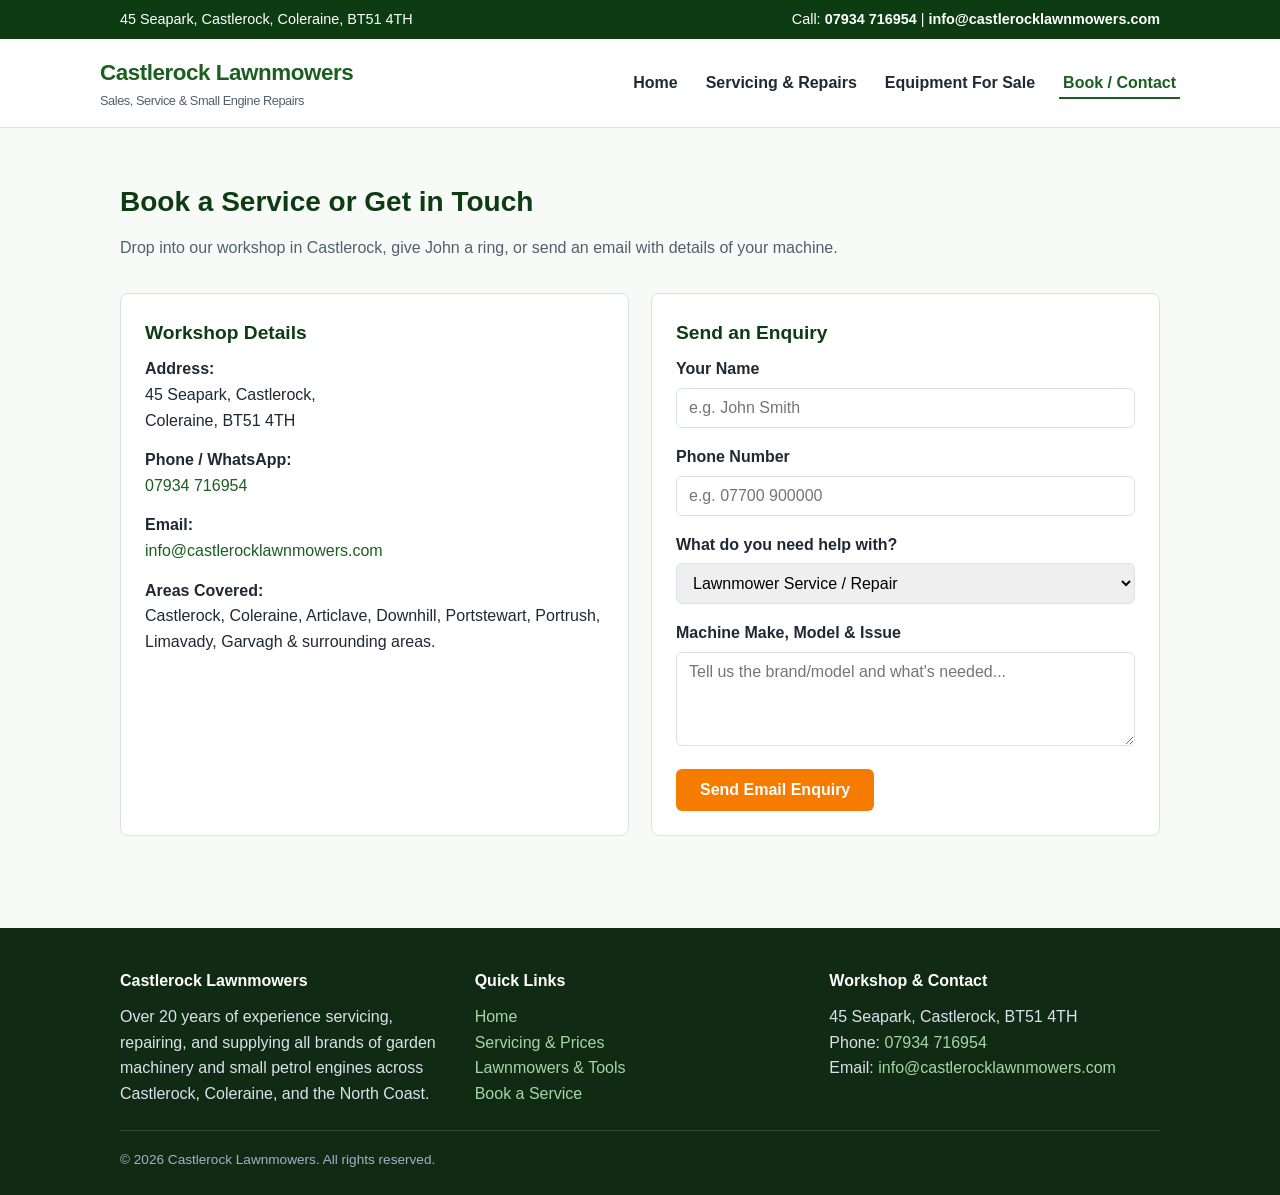
==== contact.html @ 0f471cc8 "Add files via upload" ====
<!DOCTYPE html>
<html lang="en">
<head>
  <meta charset="UTF-8">
  <meta name="viewport" content="width=device-width, initial-scale=1.0">
  <title>Book a Service or Contact Us | Castlerock Lawnmowers</title>
  <meta name="description" content="Contact Castlerock Lawnmowers at 45 Seapark, Castlerock, BT51 4TH or call 07934 716954 to book a repair or enquire about equipment.">
  <link rel="stylesheet" href="styles.css">
</head>
<body>
  <div class="top-bar">
    <div class="container">
      <span>45 Seapark, Castlerock, Coleraine, BT51 4TH</span>
      <span>Call: <a href="tel:07934716954">07934 716954</a> | <a href="mailto:info@castlerocklawnmowers.com">info@castlerocklawnmowers.com</a></span>
    </div>
  </div>

  <header>
    <div class="container nav-wrap">
      <a href="index.html" class="brand">
        Castlerock Lawnmowers
        <span>Sales, Service &amp; Small Engine Repairs</span>
      </a>
      <nav>
        <ul>
          <li><a href="index.html">Home</a></li>
          <li><a href="services.html">Servicing &amp; Repairs</a></li>
          <li><a href="shop.html">Equipment For Sale</a></li>
          <li><a href="contact.html" class="active">Book / Contact</a></li>
        </ul>
      </nav>
    </div>
  </header>

  <main>
    <section>
      <div class="container">
        <h1 class="section-title">Book a Service or Get in Touch</h1>
        <p class="section-subtitle">Drop into our workshop in Castlerock, give John a ring, or send an email with details of your machine.</p>

        <div class="grid">
          <div class="card">
            <h3>Workshop Details</h3>
            <p><strong>Address:</strong><br>45 Seapark, Castlerock,<br>Coleraine, BT51 4TH</p>
            <p style="margin-top:14px;"><strong>Phone / WhatsApp:</strong><br><a href="tel:07934716954">07934 716954</a></p>
            <p style="margin-top:14px;"><strong>Email:</strong><br><a href="mailto:info@castlerocklawnmowers.com">info@castlerocklawnmowers.com</a></p>
            <p style="margin-top:14px;"><strong>Areas Covered:</strong><br>Castlerock, Coleraine, Articlave, Downhill, Portstewart, Portrush, Limavady, Garvagh &amp; surrounding areas.</p>
          </div>

          <div class="card">
            <h3>Send an Enquiry</h3>
            <form action="mailto:info@castlerocklawnmowers.com" method="post" enctype="text/plain">
              <div class="form-group">
                <label for="name">Your Name</label>
                <input type="text" id="name" name="Name" required placeholder="e.g. John Smith">
              </div>
              <div class="form-group">
                <label for="phone">Phone Number</label>
                <input type="tel" id="phone" name="Phone" required placeholder="e.g. 07700 900000">
              </div>
              <div class="form-group">
                <label for="service">What do you need help with?</label>
                <select id="service" name="Service">
                  <option value="Lawnmower Service / Repair">Lawnmower Service / Repair</option>
                  <option value="Chainsaw / Hedge Trimmer / Strimmer">Chainsaw / Hedge Trimmer / Strimmer</option>
                  <option value="Ride-On Mower Service">Ride-On Mower Service</option>
                  <option value="New or Used Equipment Enquiry">New or Used Equipment Enquiry</option>
                  <option value="Other Small Engine Repair">Other Small Engine Repair</option>
                </select>
              </div>
              <div class="form-group">
                <label for="details">Machine Make, Model &amp; Issue</label>
                <textarea id="details" name="Details" rows="4" placeholder="Tell us the brand/model and what's needed..."></textarea>
              </div>
              <button type="submit" class="btn btn-primary">Send Email Enquiry</button>
            </form>
          </div>
        </div>
      </div>
    </section>
  </main>

  <footer>
    <div class="container">
      <div class="footer-grid">
        <div>
          <h4>Castlerock Lawnmowers</h4>
          <p>Over 20 years of experience servicing, repairing, and supplying all brands of garden machinery and small petrol engines across Castlerock, Coleraine, and the North Coast.</p>
        </div>
        <div>
          <h4>Quick Links</h4>
          <p><a href="index.html">Home</a></p>
          <p><a href="services.html">Servicing &amp; Prices</a></p>
          <p><a href="shop.html">Lawnmowers &amp; Tools</a></p>
          <p><a href="contact.html">Book a Service</a></p>
        </div>
        <div>
          <h4>Workshop &amp; Contact</h4>
          <p>45 Seapark, Castlerock, BT51 4TH</p>
          <p>Phone: <a href="tel:07934716954">07934 716954</a></p>
          <p>Email: <a href="mailto:info@castlerocklawnmowers.com">info@castlerocklawnmowers.com</a></p>
        </div>
      </div>
      <div class="copyright">
        &copy; 2026 Castlerock Lawnmowers. All rights reserved.
      </div>
    </div>
  </footer>
</body>
</html>
---- styles.css ----
/* Castlerock Lawnmowers - Clean Static Site Styles */
:root {
  --primary: #1b5e20;
  --primary-dark: #0d3b12;
  --accent: #f57c00;
  --bg: #f8faf8;
  --surface: #ffffff;
  --text: #1f2933;
  --muted: #52606d;
  --border: #d9e2ec;
}

* {
  box-sizing: border-box;
  margin: 0;
  padding: 0;
}

body {
  font-family: -apple-system, BlinkMacSystemFont, "Segoe UI", Roboto, Helvetica, Arial, sans-serif;
  line-height: 1.6;
  color: var(--text);
  background-color: var(--bg);
}

a {
  color: var(--primary);
  text-decoration: none;
}

a:hover {
  text-decoration: underline;
}

.container {
  max-width: 1080px;
  margin: 0 auto;
  padding: 0 20px;
}

/* Top Bar & Header */
.top-bar {
  background: var(--primary-dark);
  color: #ffffff;
  font-size: 0.9rem;
  padding: 8px 0;
}

.top-bar .container {
  display: flex;
  flex-wrap: wrap;
  justify-content: space-between;
  gap: 10px;
}

.top-bar a {
  color: #ffffff;
  font-weight: 600;
}

header {
  background: var(--surface);
  border-bottom: 1px solid var(--border);
  position: sticky;
  top: 0;
  z-index: 100;
}

.nav-wrap {
  display: flex;
  flex-wrap: wrap;
  align-items: center;
  justify-content: space-between;
  padding: 16px 0;
  gap: 16px;
}

.brand {
  font-size: 1.4rem;
  font-weight: 800;
  color: var(--primary);
  letter-spacing: -0.02em;
}

.brand span {
  display: block;
  font-size: 0.8rem;
  font-weight: 500;
  color: var(--muted);
}

nav ul {
  list-style: none;
  display: flex;
  flex-wrap: wrap;
  gap: 20px;
}

nav a {
  font-weight: 600;
  color: var(--text);
  padding: 6px 4px;
}

nav a.active,
nav a:hover {
  color: var(--primary);
  border-bottom: 2px solid var(--primary);
  text-decoration: none;
}

/* Hero Section */
.hero {
  background: linear-gradient(135deg, var(--primary-dark), var(--primary));
  color: #ffffff;
  padding: 64px 0;
}

.hero h1 {
  font-size: 2.3rem;
  line-height: 1.2;
  margin-bottom: 16px;
}

.hero p {
  font-size: 1.15rem;
  max-width: 680px;
  margin-bottom: 28px;
  color: #e8f5e9;
}

.btn-group {
  display: flex;
  flex-wrap: wrap;
  gap: 14px;
}

.btn {
  display: inline-block;
  padding: 12px 24px;
  border-radius: 6px;
  font-weight: 700;
  text-decoration: none !important;
  cursor: pointer;
  border: none;
  font-size: 1rem;
}

.btn-primary {
  background: var(--accent);
  color: #ffffff;
}

.btn-primary:hover {
  background: #e65100;
}

.btn-outline {
  background: transparent;
  color: #ffffff;
  border: 2px solid #ffffff;
}

.btn-outline:hover {
  background: rgba(255, 255, 255, 0.12);
}

/* Sections & Cards */
section {
  padding: 52px 0;
}

.section-title {
  font-size: 1.75rem;
  color: var(--primary-dark);
  margin-bottom: 10px;
}

.section-subtitle {
  color: var(--muted);
  margin-bottom: 32px;
  max-width: 720px;
}

.grid {
  display: grid;
  grid-template-columns: repeat(auto-fit, minmax(260px, 1fr));
  gap: 22px;
}

.card {
  background: var(--surface);
  border: 1px solid var(--border);
  border-radius: 8px;
  padding: 24px;
}

.card h3 {
  color: var(--primary-dark);
  margin-bottom: 8px;
  font-size: 1.2rem;
}

.price-tag {
  display: inline-block;
  background: #e8f5e9;
  color: var(--primary-dark);
  font-weight: 700;
  padding: 4px 10px;
  border-radius: 4px;
  margin-bottom: 12px;
  font-size: 0.95rem;
}

/* Pricing Table */
table {
  width: 100%;
  border-collapse: collapse;
  background: var(--surface);
  border: 1px solid var(--border);
  border-radius: 8px;
  overflow: hidden;
}

th, td {
  padding: 14px 18px;
  text-align: left;
  border-bottom: 1px solid var(--border);
}

th {
  background: var(--primary);
  color: #ffffff;
  font-weight: 700;
}

tr:last-child td {
  border-bottom: none;
}

/* Contact Form */
.form-group {
  margin-bottom: 16px;
}

label {
  display: block;
  font-weight: 600;
  margin-bottom: 6px;
}

input, select, textarea {
  width: 100%;
  padding: 10px 12px;
  border: 1px solid var(--border);
  border-radius: 6px;
  font-size: 1rem;
  font-family: inherit;
}

/* Footer */
footer {
  background: #102a13;
  color: #d9e2ec;
  padding: 40px 0 24px;
  margin-top: 40px;
}

.footer-grid {
  display: grid;
  grid-template-columns: repeat(auto-fit, minmax(220px, 1fr));
  gap: 24px;
  margin-bottom: 24px;
}

footer h4 {
  color: #ffffff;
  margin-bottom: 10px;
}

footer a {
  color: #a5d6a7;
}

.copyright {
  border-top: 1px solid rgba(255, 255, 255, 0.15);
  padding-top: 18px;
  font-size: 0.85rem;
  color: #9fb3c8;
}
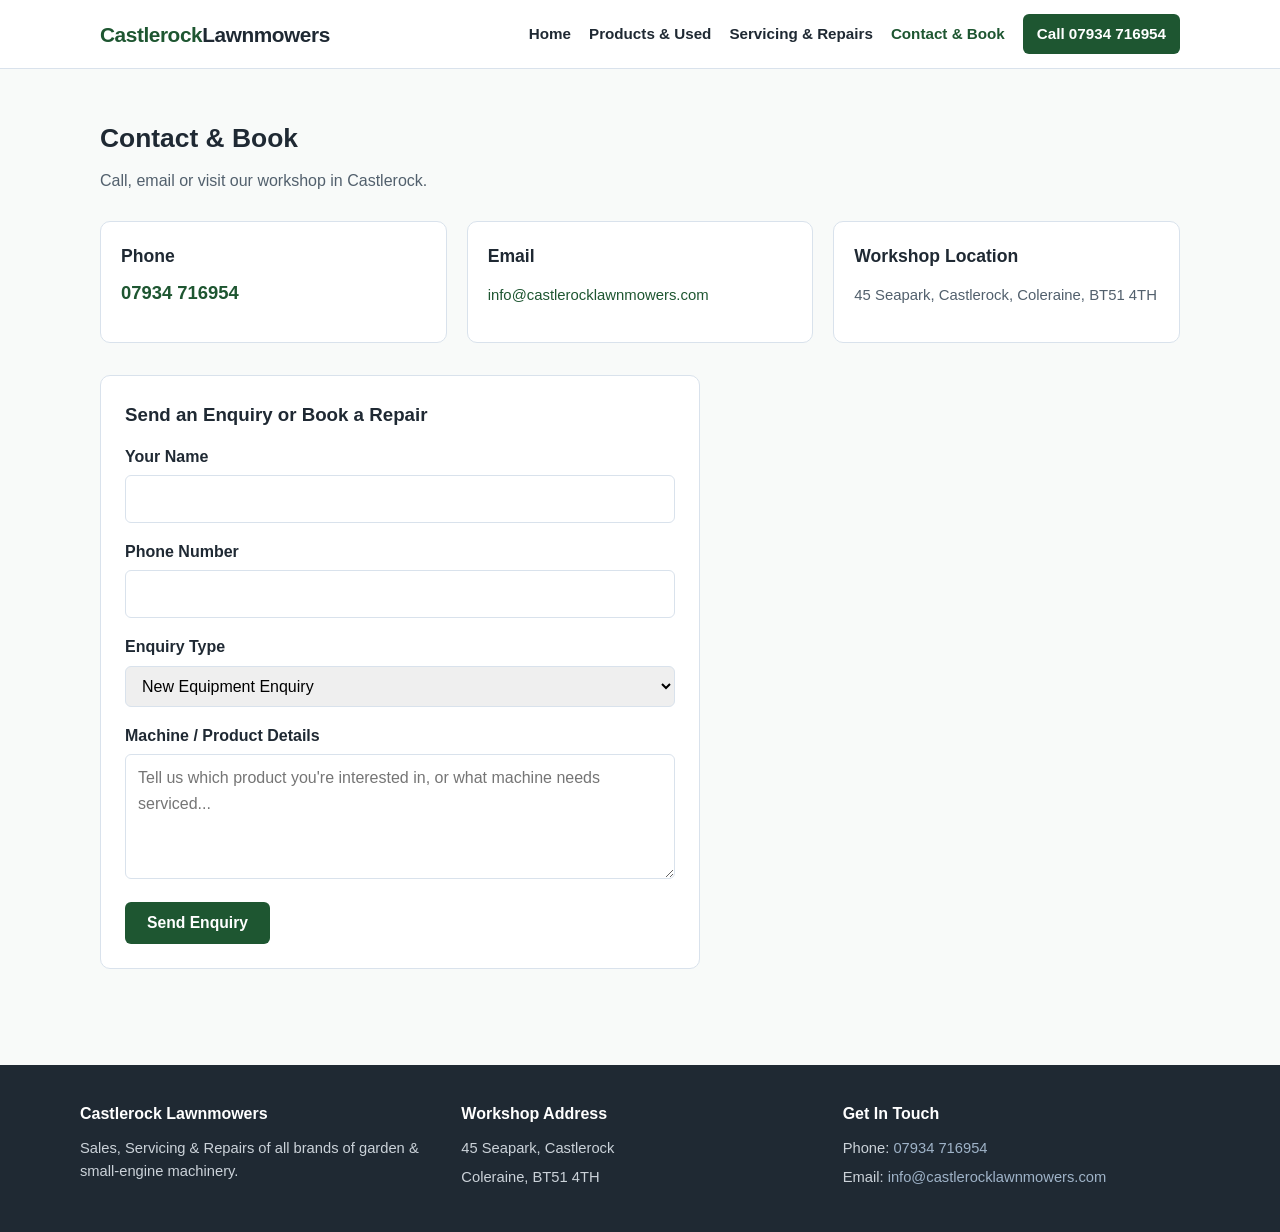
==== commit 41844fd3: "Add files via upload" ====
--- a/contact.html
+++ b/contact.html
@@ -3,106 +3,87 @@
 <head>
   <meta charset="UTF-8">
   <meta name="viewport" content="width=device-width, initial-scale=1.0">
-  <title>Book a Service or Contact Us | Castlerock Lawnmowers</title>
-  <meta name="description" content="Contact Castlerock Lawnmowers at 45 Seapark, Castlerock, BT51 4TH or call 07934 716954 to book a repair or enquire about equipment.">
+  <title>Contact & Book | Castlerock Lawnmowers</title>
   <link rel="stylesheet" href="styles.css">
 </head>
 <body>
-  <div class="top-bar">
-    <div class="container">
-      <span>45 Seapark, Castlerock, Coleraine, BT51 4TH</span>
-      <span>Call: <a href="tel:07934716954">07934 716954</a> | <a href="mailto:info@castlerocklawnmowers.com">info@castlerocklawnmowers.com</a></span>
-    </div>
-  </div>
-
   <header>
-    <div class="container nav-wrap">
-      <a href="index.html" class="brand">
-        Castlerock Lawnmowers
-        <span>Sales, Service &amp; Small Engine Repairs</span>
-      </a>
+    <div class="nav-wrap">
+      <a href="index.html" class="brand">Castlerock<span>Lawnmowers</span></a>
       <nav>
-        <ul>
-          <li><a href="index.html">Home</a></li>
-          <li><a href="services.html">Servicing &amp; Repairs</a></li>
-          <li><a href="shop.html">Equipment For Sale</a></li>
-          <li><a href="contact.html" class="active">Book / Contact</a></li>
-        </ul>
+        <a href="index.html" class="">Home</a>
+<a href="shop.html" class="">Products & Used</a>
+<a href="services.html" class="">Servicing & Repairs</a>
+<a href="contact.html" class="active">Contact & Book</a>
+        <a href="tel:07934716954" class="nav-cta">Call 07934 716954</a>
       </nav>
     </div>
   </header>
-
-  <main>
-    <section>
-      <div class="container">
-        <h1 class="section-title">Book a Service or Get in Touch</h1>
-        <p class="section-subtitle">Drop into our workshop in Castlerock, give John a ring, or send an email with details of your machine.</p>
-
-        <div class="grid">
-          <div class="card">
-            <h3>Workshop Details</h3>
-            <p><strong>Address:</strong><br>45 Seapark, Castlerock,<br>Coleraine, BT51 4TH</p>
-            <p style="margin-top:14px;"><strong>Phone / WhatsApp:</strong><br><a href="tel:07934716954">07934 716954</a></p>
-            <p style="margin-top:14px;"><strong>Email:</strong><br><a href="mailto:info@castlerocklawnmowers.com">info@castlerocklawnmowers.com</a></p>
-            <p style="margin-top:14px;"><strong>Areas Covered:</strong><br>Castlerock, Coleraine, Articlave, Downhill, Portstewart, Portrush, Limavady, Garvagh &amp; surrounding areas.</p>
-          </div>
-
-          <div class="card">
-            <h3>Send an Enquiry</h3>
-            <form action="mailto:info@castlerocklawnmowers.com" method="post" enctype="text/plain">
-              <div class="form-group">
-                <label for="name">Your Name</label>
-                <input type="text" id="name" name="Name" required placeholder="e.g. John Smith">
-              </div>
-              <div class="form-group">
-                <label for="phone">Phone Number</label>
-                <input type="tel" id="phone" name="Phone" required placeholder="e.g. 07700 900000">
-              </div>
-              <div class="form-group">
-                <label for="service">What do you need help with?</label>
-                <select id="service" name="Service">
-                  <option value="Lawnmower Service / Repair">Lawnmower Service / Repair</option>
-                  <option value="Chainsaw / Hedge Trimmer / Strimmer">Chainsaw / Hedge Trimmer / Strimmer</option>
-                  <option value="Ride-On Mower Service">Ride-On Mower Service</option>
-                  <option value="New or Used Equipment Enquiry">New or Used Equipment Enquiry</option>
-                  <option value="Other Small Engine Repair">Other Small Engine Repair</option>
-                </select>
-              </div>
-              <div class="form-group">
-                <label for="details">Machine Make, Model &amp; Issue</label>
-                <textarea id="details" name="Details" rows="4" placeholder="Tell us the brand/model and what's needed..."></textarea>
-              </div>
-              <button type="submit" class="btn btn-primary">Send Email Enquiry</button>
-            </form>
-          </div>
+  
+  <section>
+    <div class="container">
+      <h1 class="section-title">Contact &amp; Book</h1>
+      <p class="section-sub">Call, email or visit our workshop in Castlerock.</p>
+      <div class="grid-3" style="margin-bottom: 32px;">
+        <div class="card">
+          <h3>Phone</h3>
+          <p><a href="tel:07934716954" style="font-size:1.15rem; font-weight:700;">07934 716954</a></p>
+        </div>
+        <div class="card">
+          <h3>Email</h3>
+          <p><a href="mailto:info@castlerocklawnmowers.com">info@castlerocklawnmowers.com</a></p>
+        </div>
+        <div class="card">
+          <h3>Workshop Location</h3>
+          <p>45 Seapark, Castlerock, Coleraine, BT51 4TH</p>
         </div>
       </div>
-    </section>
-  </main>
+
+      <div class="form-box">
+        <h3 style="margin-bottom: 14px;">Send an Enquiry or Book a Repair</h3>
+        <form action="mailto:info@castlerocklawnmowers.com" method="post" enctype="text/plain">
+          <div class="form-group">
+            <label for="name">Your Name</label>
+            <input type="text" id="name" name="Name" required>
+          </div>
+          <div class="form-group">
+            <label for="phone">Phone Number</label>
+            <input type="tel" id="phone" name="Phone" required>
+          </div>
+          <div class="form-group">
+            <label for="enquiry">Enquiry Type</label>
+            <select id="enquiry" name="Enquiry">
+              <option value="New Equipment">New Equipment Enquiry</option>
+              <option value="Used Equipment">Used Equipment Enquiry</option>
+              <option value="Service / Repair">Book a Service or Repair</option>
+              <option value="Parts / Other">Parts or Other Question</option>
+            </select>
+          </div>
+          <div class="form-group">
+            <label for="message">Machine / Product Details</label>
+            <textarea id="message" name="Message" rows="4" placeholder="Tell us which product you're interested in, or what machine needs serviced..."></textarea>
+          </div>
+          <button type="submit" class="btn btn-green">Send Enquiry</button>
+        </form>
+      </div>
+    </div>
+  </section>
 
   <footer>
-    <div class="container">
-      <div class="footer-grid">
-        <div>
-          <h4>Castlerock Lawnmowers</h4>
-          <p>Over 20 years of experience servicing, repairing, and supplying all brands of garden machinery and small petrol engines across Castlerock, Coleraine, and the North Coast.</p>
-        </div>
-        <div>
-          <h4>Quick Links</h4>
-          <p><a href="index.html">Home</a></p>
-          <p><a href="services.html">Servicing &amp; Prices</a></p>
-          <p><a href="shop.html">Lawnmowers &amp; Tools</a></p>
-          <p><a href="contact.html">Book a Service</a></p>
-        </div>
-        <div>
-          <h4>Workshop &amp; Contact</h4>
-          <p>45 Seapark, Castlerock, BT51 4TH</p>
-          <p>Phone: <a href="tel:07934716954">07934 716954</a></p>
-          <p>Email: <a href="mailto:info@castlerocklawnmowers.com">info@castlerocklawnmowers.com</a></p>
-        </div>
+    <div class="footer-grid">
+      <div>
+        <h4>Castlerock Lawnmowers</h4>
+        <p>Sales, Servicing &amp; Repairs of all brands of garden &amp; small-engine machinery.</p>
       </div>
-      <div class="copyright">
-        &copy; 2026 Castlerock Lawnmowers. All rights reserved.
+      <div>
+        <h4>Workshop Address</h4>
+        <p>45 Seapark, Castlerock</p>
+        <p>Coleraine, BT51 4TH</p>
+      </div>
+      <div>
+        <h4>Get In Touch</h4>
+        <p>Phone: <a href="tel:07934716954">07934 716954</a></p>
+        <p>Email: <a href="mailto:info@castlerocklawnmowers.com">info@castlerocklawnmowers.com</a></p>
       </div>
     </div>
   </footer>
--- a/styles.css
+++ b/styles.css
@@ -1,290 +1,197 @@
-/* Castlerock Lawnmowers - Clean Static Site Styles */
+/* Castlerock Lawnmowers - Clean Static Stylesheet */
 :root {
-  --primary: #1b5e20;
-  --primary-dark: #0d3b12;
-  --accent: #f57c00;
-  --bg: #f8faf8;
-  --surface: #ffffff;
-  --text: #1f2933;
+  --green: #1e5631;
+  --green-dark: #143d22;
+  --green-light: #e8f3ec;
+  --slate: #1f2933;
   --muted: #52606d;
+  --bg: #f8faf9;
+  --white: #ffffff;
   --border: #d9e2ec;
 }
 
-* {
-  box-sizing: border-box;
-  margin: 0;
-  padding: 0;
-}
+* { box-sizing: border-box; margin: 0; padding: 0; }
 
 body {
   font-family: -apple-system, BlinkMacSystemFont, "Segoe UI", Roboto, Helvetica, Arial, sans-serif;
+  color: var(--slate);
+  background: var(--bg);
   line-height: 1.6;
-  color: var(--text);
-  background-color: var(--bg);
 }
 
-a {
-  color: var(--primary);
-  text-decoration: none;
-}
+a { color: var(--green); text-decoration: none; }
+a:hover { text-decoration: underline; }
 
-a:hover {
-  text-decoration: underline;
-}
+.container { max-width: 1120px; margin: 0 auto; padding: 0 20px; }
 
-.container {
-  max-width: 1080px;
-  margin: 0 auto;
-  padding: 0 20px;
-}
-
-/* Top Bar & Header */
-.top-bar {
-  background: var(--primary-dark);
-  color: #ffffff;
-  font-size: 0.9rem;
-  padding: 8px 0;
-}
-
-.top-bar .container {
-  display: flex;
-  flex-wrap: wrap;
-  justify-content: space-between;
-  gap: 10px;
-}
-
-.top-bar a {
-  color: #ffffff;
-  font-weight: 600;
-}
-
+/* Header & Nav */
 header {
-  background: var(--surface);
+  background: var(--white);
   border-bottom: 1px solid var(--border);
   position: sticky;
   top: 0;
   z-index: 100;
 }
-
 .nav-wrap {
   display: flex;
   flex-wrap: wrap;
+  justify-content: space-between;
   align-items: center;
-  justify-content: space-between;
-  padding: 16px 0;
+  padding: 14px 20px;
+  max-width: 1120px;
+  margin: 0 auto;
+  gap: 12px;
+}
+.brand {
+  font-size: 1.3rem;
+  font-weight: 800;
+  color: var(--green);
+  letter-spacing: -0.02em;
+}
+.brand span { color: var(--slate); font-weight: 600; }
+nav { display: flex; flex-wrap: wrap; gap: 18px; align-items: center; }
+nav a { color: var(--slate); font-weight: 600; font-size: 0.95rem; }
+nav a:hover, nav a.active { color: var(--green); text-decoration: none; }
+.nav-cta {
+  background: var(--green);
+  color: var(--white) !important;
+  padding: 8px 14px;
+  border-radius: 6px;
+}
+.nav-cta:hover { background: var(--green-dark); }
+
+/* Hero */
+.hero {
+  background: linear-gradient(135deg, var(--green-dark), var(--green));
+  color: var(--white);
+  padding: 56px 20px;
+  text-align: center;
+}
+.hero h1 { font-size: 2.2rem; margin-bottom: 12px; line-height: 1.2; }
+.hero p { max-width: 680px; margin: 0 auto 24px; font-size: 1.08rem; opacity: 0.95; }
+.hero-btns { display: flex; flex-wrap: wrap; justify-content: center; gap: 12px; }
+
+.btn {
+  display: inline-block;
+  padding: 12px 22px;
+  border-radius: 6px;
+  font-weight: 700;
+  font-size: 0.98rem;
+  cursor: pointer;
+  border: none;
+}
+.btn-primary { background: var(--white); color: var(--green-dark); }
+.btn-primary:hover { background: var(--green-light); text-decoration: none; }
+.btn-outline { background: transparent; color: var(--white); border: 2px solid var(--white); }
+.btn-outline:hover { background: rgba(255,255,255,0.12); text-decoration: none; }
+.btn-green { background: var(--green); color: var(--white); }
+.btn-green:hover { background: var(--green-dark); text-decoration: none; }
+
+/* Sections & Cards */
+section { padding: 48px 0; }
+.section-title { font-size: 1.65rem; margin-bottom: 8px; color: var(--slate); }
+.section-sub { color: var(--muted); margin-bottom: 28px; }
+
+.grid-3 {
+  display: grid;
+  grid-template-columns: repeat(auto-fill, minmax(290px, 1fr));
+  gap: 20px;
+}
+.grid-4 {
+  display: grid;
+  grid-template-columns: repeat(auto-fill, minmax(240px, 1fr));
   gap: 16px;
 }
 
-.brand {
-  font-size: 1.4rem;
-  font-weight: 800;
-  color: var(--primary);
-  letter-spacing: -0.02em;
+.card {
+  background: var(--white);
+  border: 1px solid var(--border);
+  border-radius: 10px;
+  padding: 20px;
+  display: flex;
+  flex-direction: column;
+  justify-content: space-between;
+}
+.card h3 { font-size: 1.1rem; margin-bottom: 8px; color: var(--slate); }
+.card p { color: var(--muted); font-size: 0.93rem; margin-bottom: 14px; }
+.cat-card {
+  background: var(--white);
+  border: 1px solid var(--border);
+  border-radius: 10px;
+  padding: 18px;
+  transition: border-color 0.15s, transform 0.15s;
+}
+.cat-card:hover { border-color: var(--green); transform: translateY(-2px); text-decoration: none; }
+.cat-card h3 { color: var(--green); font-size: 1.05rem; margin-bottom: 4px; }
+.cat-card p { color: var(--muted); font-size: 0.88rem; }
+
+.price-row {
+  display: flex;
+  justify-content: space-between;
+  align-items: center;
+  padding-top: 12px;
+  border-top: 1px solid var(--border);
+  margin-top: auto;
+}
+.price { font-size: 1.2rem; font-weight: 800; color: var(--green); }
+.enquire-link { font-size: 0.88rem; font-weight: 700; color: var(--green); }
+
+/* Category Jump Bar */
+.jump-bar {
+  display: flex;
+  flex-wrap: wrap;
+  gap: 8px;
+  margin-bottom: 28px;
+  padding: 14px;
+  background: var(--white);
+  border: 1px solid var(--border);
+  border-radius: 10px;
+}
+.jump-bar a {
+  background: var(--green-light);
+  color: var(--green-dark);
+  padding: 6px 12px;
+  border-radius: 20px;
+  font-size: 0.86rem;
+  font-weight: 600;
+}
+.jump-bar a:hover { background: var(--green); color: var(--white); text-decoration: none; }
+
+.cat-heading {
+  font-size: 1.45rem;
+  color: var(--green-dark);
+  border-bottom: 2px solid var(--green);
+  padding-bottom: 6px;
+  margin: 36px 0 18px;
+  scroll-margin-top: 80px;
 }
 
-.brand span {
-  display: block;
-  font-size: 0.8rem;
-  font-weight: 500;
-  color: var(--muted);
-}
+/* Tables & Forms */
+table { width: 100%; border-collapse: collapse; background: var(--white); border-radius: 8px; overflow: hidden; border: 1px solid var(--border); }
+th, td { padding: 14px 16px; text-align: left; border-bottom: 1px solid var(--border); }
+th { background: var(--green-light); color: var(--green-dark); font-weight: 700; }
 
-nav ul {
-  list-style: none;
-  display: flex;
-  flex-wrap: wrap;
-  gap: 20px;
-}
-
-nav a {
-  font-weight: 600;
-  color: var(--text);
-  padding: 6px 4px;
-}
-
-nav a.active,
-nav a:hover {
-  color: var(--primary);
-  border-bottom: 2px solid var(--primary);
-  text-decoration: none;
-}
-
-/* Hero Section */
-.hero {
-  background: linear-gradient(135deg, var(--primary-dark), var(--primary));
-  color: #ffffff;
-  padding: 64px 0;
-}
-
-.hero h1 {
-  font-size: 2.3rem;
-  line-height: 1.2;
-  margin-bottom: 16px;
-}
-
-.hero p {
-  font-size: 1.15rem;
-  max-width: 680px;
-  margin-bottom: 28px;
-  color: #e8f5e9;
-}
-
-.btn-group {
-  display: flex;
-  flex-wrap: wrap;
-  gap: 14px;
-}
-
-.btn {
-  display: inline-block;
-  padding: 12px 24px;
-  border-radius: 6px;
-  font-weight: 700;
-  text-decoration: none !important;
-  cursor: pointer;
-  border: none;
-  font-size: 1rem;
-}
-
-.btn-primary {
-  background: var(--accent);
-  color: #ffffff;
-}
-
-.btn-primary:hover {
-  background: #e65100;
-}
-
-.btn-outline {
-  background: transparent;
-  color: #ffffff;
-  border: 2px solid #ffffff;
-}
-
-.btn-outline:hover {
-  background: rgba(255, 255, 255, 0.12);
-}
-
-/* Sections & Cards */
-section {
-  padding: 52px 0;
-}
-
-.section-title {
-  font-size: 1.75rem;
-  color: var(--primary-dark);
-  margin-bottom: 10px;
-}
-
-.section-subtitle {
-  color: var(--muted);
-  margin-bottom: 32px;
-  max-width: 720px;
-}
-
-.grid {
-  display: grid;
-  grid-template-columns: repeat(auto-fit, minmax(260px, 1fr));
-  gap: 22px;
-}
-
-.card {
-  background: var(--surface);
-  border: 1px solid var(--border);
-  border-radius: 8px;
-  padding: 24px;
-}
-
-.card h3 {
-  color: var(--primary-dark);
-  margin-bottom: 8px;
-  font-size: 1.2rem;
-}
-
-.price-tag {
-  display: inline-block;
-  background: #e8f5e9;
-  color: var(--primary-dark);
-  font-weight: 700;
-  padding: 4px 10px;
-  border-radius: 4px;
-  margin-bottom: 12px;
-  font-size: 0.95rem;
-}
-
-/* Pricing Table */
-table {
-  width: 100%;
-  border-collapse: collapse;
-  background: var(--surface);
-  border: 1px solid var(--border);
-  border-radius: 8px;
-  overflow: hidden;
-}
-
-th, td {
-  padding: 14px 18px;
-  text-align: left;
-  border-bottom: 1px solid var(--border);
-}
-
-th {
-  background: var(--primary);
-  color: #ffffff;
-  font-weight: 700;
-}
-
-tr:last-child td {
-  border-bottom: none;
-}
-
-/* Contact Form */
-.form-group {
-  margin-bottom: 16px;
-}
-
-label {
-  display: block;
-  font-weight: 600;
-  margin-bottom: 6px;
-}
-
-input, select, textarea {
-  width: 100%;
-  padding: 10px 12px;
-  border: 1px solid var(--border);
-  border-radius: 6px;
-  font-size: 1rem;
-  font-family: inherit;
+.form-box { background: var(--white); border: 1px solid var(--border); border-radius: 10px; padding: 24px; max-width: 600px; }
+.form-group { margin-bottom: 16px; }
+.form-group label { display: block; font-weight: 600; margin-bottom: 6px; }
+.form-group input, .form-group select, .form-group textarea {
+  width: 100%; padding: 10px 12px; border: 1px solid var(--border); border-radius: 6px; font: inherit;
 }
 
 /* Footer */
 footer {
-  background: #102a13;
-  color: #d9e2ec;
-  padding: 40px 0 24px;
-  margin-top: 40px;
+  background: var(--slate);
+  color: #cbd2d9;
+  padding: 36px 20px;
+  margin-top: 48px;
 }
-
 .footer-grid {
+  max-width: 1120px;
+  margin: 0 auto;
   display: grid;
   grid-template-columns: repeat(auto-fit, minmax(220px, 1fr));
   gap: 24px;
-  margin-bottom: 24px;
 }
-
-footer h4 {
-  color: #ffffff;
-  margin-bottom: 10px;
-}
-
-footer a {
-  color: #a5d6a7;
-}
-
-.copyright {
-  border-top: 1px solid rgba(255, 255, 255, 0.15);
-  padding-top: 18px;
-  font-size: 0.85rem;
-  color: #9fb3c8;
-}
+footer h4 { color: var(--white); margin-bottom: 10px; }
+footer a { color: #9fb3c8; }
+footer p { font-size: 0.92rem; margin-bottom: 6px; }
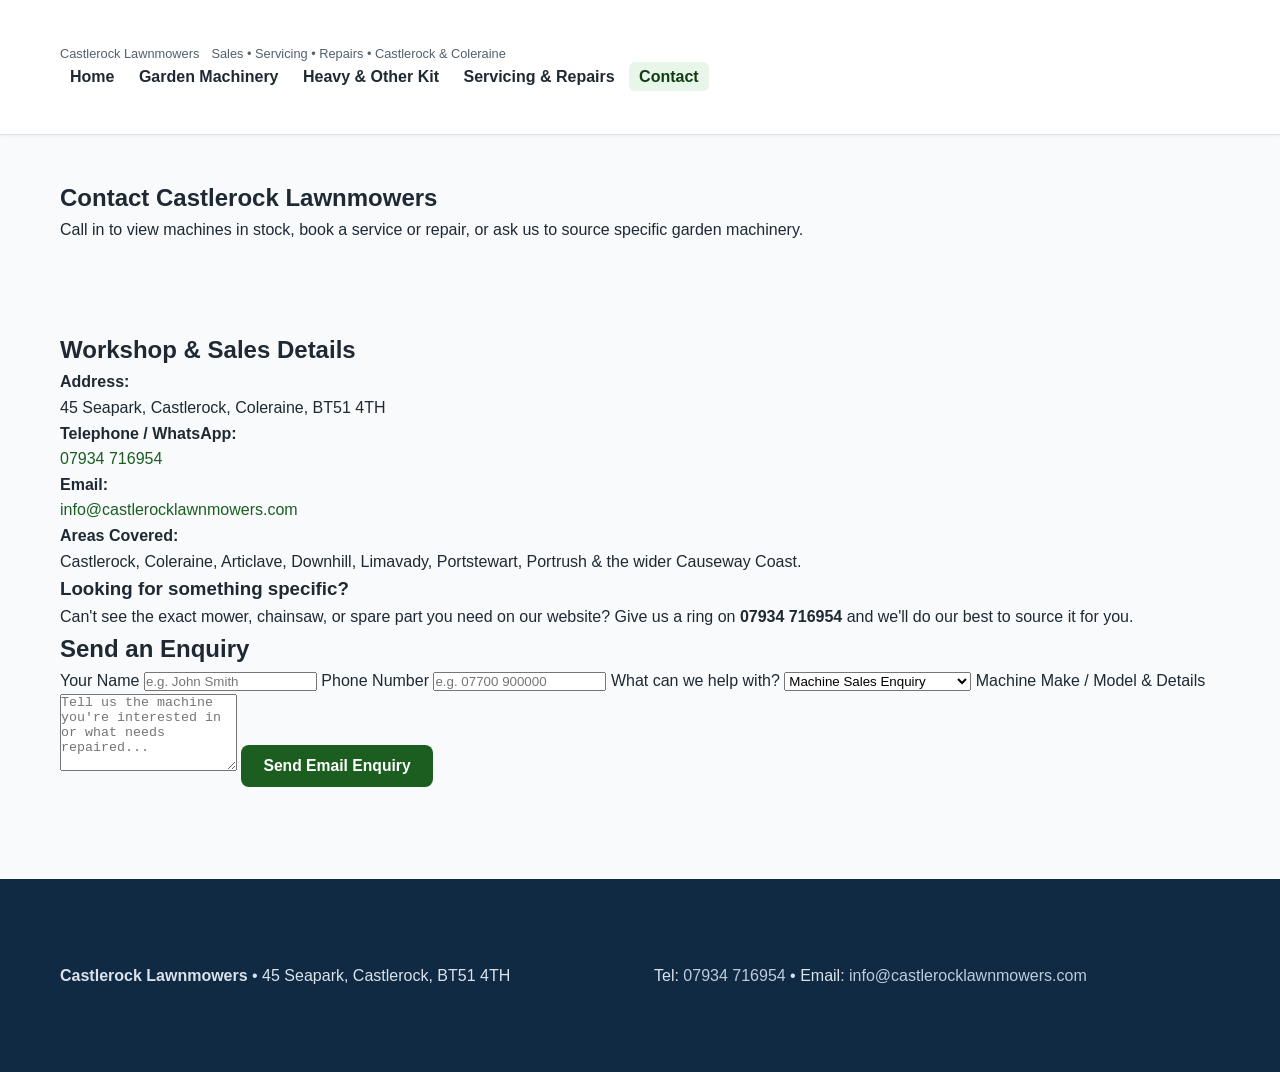
==== commit 11100682: "Add files via upload" ====
--- a/contact.html
+++ b/contact.html
@@ -1,90 +1,79 @@
 <!DOCTYPE html>
 <html lang="en">
 <head>
-  <meta charset="UTF-8">
-  <meta name="viewport" content="width=device-width, initial-scale=1.0">
-  <title>Contact & Book | Castlerock Lawnmowers</title>
-  <link rel="stylesheet" href="styles.css">
+  <meta charset="UTF-8" />
+  <meta name="viewport" content="width=device-width, initial-scale=1.0" />
+  <title>Contact &amp; Workshop Location | Castlerock Lawnmowers</title>
+  <link rel="stylesheet" href="styles.css" />
 </head>
 <body>
-  <header>
-    <div class="nav-wrap">
-      <a href="index.html" class="brand">Castlerock<span>Lawnmowers</span></a>
-      <nav>
-        <a href="index.html" class="">Home</a>
-<a href="shop.html" class="">Products & Used</a>
-<a href="services.html" class="">Servicing & Repairs</a>
-<a href="contact.html" class="active">Contact & Book</a>
-        <a href="tel:07934716954" class="nav-cta">Call 07934 716954</a>
+  <header class="site-header">
+    <div class="container header-inner">
+      <a href="index.html" class="brand">
+        <span class="brand-title">Castlerock Lawnmowers</span>
+        <span class="brand-sub">Sales &bull; Servicing &bull; Repairs &bull; Castlerock &amp; Coleraine</span>
+      </a>
+      <nav class="main-nav">
+        <a href="index.html">Home</a>
+        <a href="shop.html">Garden Machinery</a>
+        <a href="machinery.html">Heavy &amp; Other Kit</a>
+        <a href="services.html">Servicing &amp; Repairs</a>
+        <a href="contact.html" class="active">Contact</a>
       </nav>
     </div>
   </header>
-  
-  <section>
+
+  <section class="page-banner">
     <div class="container">
-      <h1 class="section-title">Contact &amp; Book</h1>
-      <p class="section-sub">Call, email or visit our workshop in Castlerock.</p>
-      <div class="grid-3" style="margin-bottom: 32px;">
-        <div class="card">
-          <h3>Phone</h3>
-          <p><a href="tel:07934716954" style="font-size:1.15rem; font-weight:700;">07934 716954</a></p>
-        </div>
-        <div class="card">
-          <h3>Email</h3>
-          <p><a href="mailto:info@castlerocklawnmowers.com">info@castlerocklawnmowers.com</a></p>
-        </div>
-        <div class="card">
-          <h3>Workshop Location</h3>
-          <p>45 Seapark, Castlerock, Coleraine, BT51 4TH</p>
+      <h1>Contact Castlerock Lawnmowers</h1>
+      <p>Call in to view machines in stock, book a service or repair, or ask us to source specific garden machinery.</p>
+    </div>
+  </section>
+
+  <main class="container section">
+    <div class="contact-grid">
+      <div class="card contact-card">
+        <h2>Workshop &amp; Sales Details</h2>
+        <p><strong>Address:</strong><br />45 Seapark, Castlerock, Coleraine, BT51 4TH</p>
+        <p><strong>Telephone / WhatsApp:</strong><br /><a href="tel:07934716954" class="phone-link">07934 716954</a></p>
+        <p><strong>Email:</strong><br /><a href="mailto:info@castlerocklawnmowers.com">info@castlerocklawnmowers.com</a></p>
+        <p><strong>Areas Covered:</strong><br />Castlerock, Coleraine, Articlave, Downhill, Limavady, Portstewart, Portrush &amp; the wider Causeway Coast.</p>
+        <div class="callout-box">
+          <h3>Looking for something specific?</h3>
+          <p>Can't see the exact mower, chainsaw, or spare part you need on our website? Give us a ring on <strong>07934 716954</strong> and we'll do our best to source it for you.</p>
         </div>
       </div>
 
-      <div class="form-box">
-        <h3 style="margin-bottom: 14px;">Send an Enquiry or Book a Repair</h3>
-        <form action="mailto:info@castlerocklawnmowers.com" method="post" enctype="text/plain">
-          <div class="form-group">
-            <label for="name">Your Name</label>
-            <input type="text" id="name" name="Name" required>
-          </div>
-          <div class="form-group">
-            <label for="phone">Phone Number</label>
-            <input type="tel" id="phone" name="Phone" required>
-          </div>
-          <div class="form-group">
-            <label for="enquiry">Enquiry Type</label>
-            <select id="enquiry" name="Enquiry">
-              <option value="New Equipment">New Equipment Enquiry</option>
-              <option value="Used Equipment">Used Equipment Enquiry</option>
-              <option value="Service / Repair">Book a Service or Repair</option>
-              <option value="Parts / Other">Parts or Other Question</option>
-            </select>
-          </div>
-          <div class="form-group">
-            <label for="message">Machine / Product Details</label>
-            <textarea id="message" name="Message" rows="4" placeholder="Tell us which product you're interested in, or what machine needs serviced..."></textarea>
-          </div>
-          <button type="submit" class="btn btn-green">Send Enquiry</button>
+      <div class="card contact-card">
+        <h2>Send an Enquiry</h2>
+        <form action="mailto:info@castlerocklawnmowers.com" method="post" enctype="text/plain" class="enquiry-form">
+          <label for="name">Your Name</label>
+          <input type="text" id="name" name="Name" required placeholder="e.g. John Smith" />
+
+          <label for="phone">Phone Number</label>
+          <input type="tel" id="phone" name="Phone" required placeholder="e.g. 07700 900000" />
+
+          <label for="subject">What can we help with?</label>
+          <select id="subject" name="Enquiry Type">
+            <option value="Machine Sales Enquiry">Machine Sales Enquiry</option>
+            <option value="Book a Service or Repair">Book a Service or Repair</option>
+            <option value="Used Equipment Availability">Used Equipment Availability</option>
+            <option value="Parts / Sourcing Request">Parts / Sourcing Request</option>
+          </select>
+
+          <label for="message">Machine Make / Model &amp; Details</label>
+          <textarea id="message" name="Message" rows="5" required placeholder="Tell us the machine you're interested in or what needs repaired..."></textarea>
+
+          <button type="submit" class="btn btn-primary">Send Email Enquiry</button>
         </form>
       </div>
     </div>
-  </section>
+  </main>
 
-  <footer>
-    <div class="footer-grid">
-      <div>
-        <h4>Castlerock Lawnmowers</h4>
-        <p>Sales, Servicing &amp; Repairs of all brands of garden &amp; small-engine machinery.</p>
-      </div>
-      <div>
-        <h4>Workshop Address</h4>
-        <p>45 Seapark, Castlerock</p>
-        <p>Coleraine, BT51 4TH</p>
-      </div>
-      <div>
-        <h4>Get In Touch</h4>
-        <p>Phone: <a href="tel:07934716954">07934 716954</a></p>
-        <p>Email: <a href="mailto:info@castlerocklawnmowers.com">info@castlerocklawnmowers.com</a></p>
-      </div>
+  <footer class="site-footer">
+    <div class="container footer-inner">
+      <p><strong>Castlerock Lawnmowers</strong> &bull; 45 Seapark, Castlerock, BT51 4TH</p>
+      <p>Tel: <a href="tel:07934716954">07934 716954</a> &bull; Email: <a href="mailto:info@castlerocklawnmowers.com">info@castlerocklawnmowers.com</a></p>
     </div>
   </footer>
 </body>
--- a/styles.css
+++ b/styles.css
@@ -1,197 +1,499 @@
-/* Castlerock Lawnmowers - Clean Static Stylesheet */
+/* Castlerock Lawnmowers - Stylesheet */
 :root {
-  --green: #1e5631;
-  --green-dark: #143d22;
-  --green-light: #e8f3ec;
-  --slate: #1f2933;
-  --muted: #52606d;
-  --bg: #f8faf9;
-  --white: #ffffff;
+  --primary: #1b5e20;
+  --primary-dark: #103d14;
+  --primary-light: #e8f5e9;
+  --accent: #f57c00;
+  --text: #1f2933;
+  --text-muted: #52606d;
+  --bg: #f8fafc;
+  --card-bg: #ffffff;
   --border: #d9e2ec;
-}
-
-* { box-sizing: border-box; margin: 0; padding: 0; }
+  --radius: 10px;
+  --shadow: 0 2px 8px rgba(15, 23, 42, 0.08);
+}
+
+* {
+  box-sizing: border-box;
+  margin: 0;
+  padding: 0;
+}
 
 body {
   font-family: -apple-system, BlinkMacSystemFont, "Segoe UI", Roboto, Helvetica, Arial, sans-serif;
-  color: var(--slate);
-  background: var(--bg);
+  background-color: var(--bg);
+  color: var(--text);
   line-height: 1.6;
 }
 
-a { color: var(--green); text-decoration: none; }
-a:hover { text-decoration: underline; }
-
-.container { max-width: 1120px; margin: 0 auto; padding: 0 20px; }
-
-/* Header & Nav */
+a {
+  color: var(--primary);
+  text-decoration: none;
+}
+
+a:hover {
+  text-decoration: underline;
+}
+
+/* Top Bar & Navigation */
+.top-bar {
+  background-color: var(--primary-dark);
+  color: #ffffff;
+  font-size: 0.9rem;
+  padding: 8px 20px;
+  text-align: center;
+}
+
+.top-bar a {
+  color: #ffffff;
+  font-weight: 600;
+}
+
 header {
-  background: var(--white);
+  background-color: #ffffff;
   border-bottom: 1px solid var(--border);
   position: sticky;
   top: 0;
   z-index: 100;
-}
-.nav-wrap {
+  box-shadow: 0 1px 4px rgba(0, 0, 0, 0.05);
+}
+
+.nav-container {
+  max-width: 1200px;
+  margin: 0 auto;
+  padding: 14px 20px;
   display: flex;
   flex-wrap: wrap;
+  align-items: center;
   justify-content: space-between;
+  gap: 12px;
+}
+
+.brand {
+  display: flex;
   align-items: center;
-  padding: 14px 20px;
-  max-width: 1120px;
+  gap: 12px;
+  font-size: 1.35rem;
+  font-weight: 800;
+  color: var(--primary-dark);
+}
+
+.brand span {
+  display: block;
+  font-size: 0.8rem;
+  font-weight: 500;
+  color: var(--text-muted);
+}
+
+nav ul {
+  list-style: none;
+  display: flex;
+  flex-wrap: wrap;
+  gap: 18px;
+}
+
+nav a {
+  color: var(--text);
+  font-weight: 600;
+  padding: 6px 10px;
+  border-radius: 6px;
+  transition: background-color 0.2s, color 0.2s;
+}
+
+nav a:hover,
+nav a.active {
+  background-color: var(--primary-light);
+  color: var(--primary-dark);
+  text-decoration: none;
+}
+
+/* Hero Section */
+.hero {
+  background: linear-gradient(135deg, var(--primary-dark) 0%, var(--primary) 100%);
+  color: #ffffff;
+  padding: 56px 20px;
+  text-align: center;
+}
+
+.hero-inner {
+  max-width: 820px;
   margin: 0 auto;
+}
+
+.hero h1 {
+  font-size: 2.35rem;
+  line-height: 1.2;
+  margin-bottom: 14px;
+}
+
+.hero p {
+  font-size: 1.1rem;
+  opacity: 0.95;
+  margin-bottom: 24px;
+}
+
+.btn-group {
+  display: flex;
+  flex-wrap: wrap;
+  justify-content: center;
   gap: 12px;
 }
-.brand {
-  font-size: 1.3rem;
-  font-weight: 800;
-  color: var(--green);
-  letter-spacing: -0.02em;
-}
-.brand span { color: var(--slate); font-weight: 600; }
-nav { display: flex; flex-wrap: wrap; gap: 18px; align-items: center; }
-nav a { color: var(--slate); font-weight: 600; font-size: 0.95rem; }
-nav a:hover, nav a.active { color: var(--green); text-decoration: none; }
-.nav-cta {
-  background: var(--green);
-  color: var(--white) !important;
-  padding: 8px 14px;
-  border-radius: 6px;
-}
-.nav-cta:hover { background: var(--green-dark); }
-
-/* Hero */
-.hero {
-  background: linear-gradient(135deg, var(--green-dark), var(--green));
-  color: var(--white);
-  padding: 56px 20px;
-  text-align: center;
-}
-.hero h1 { font-size: 2.2rem; margin-bottom: 12px; line-height: 1.2; }
-.hero p { max-width: 680px; margin: 0 auto 24px; font-size: 1.08rem; opacity: 0.95; }
-.hero-btns { display: flex; flex-wrap: wrap; justify-content: center; gap: 12px; }
 
 .btn {
   display: inline-block;
   padding: 12px 22px;
-  border-radius: 6px;
+  border-radius: 8px;
   font-weight: 700;
   font-size: 0.98rem;
   cursor: pointer;
   border: none;
-}
-.btn-primary { background: var(--white); color: var(--green-dark); }
-.btn-primary:hover { background: var(--green-light); text-decoration: none; }
-.btn-outline { background: transparent; color: var(--white); border: 2px solid var(--white); }
-.btn-outline:hover { background: rgba(255,255,255,0.12); text-decoration: none; }
-.btn-green { background: var(--green); color: var(--white); }
-.btn-green:hover { background: var(--green-dark); text-decoration: none; }
-
-/* Sections & Cards */
-section { padding: 48px 0; }
-.section-title { font-size: 1.65rem; margin-bottom: 8px; color: var(--slate); }
-.section-sub { color: var(--muted); margin-bottom: 28px; }
-
-.grid-3 {
+  transition: transform 0.15s, opacity 0.15s;
+}
+
+.btn:hover {
+  text-decoration: none;
+  opacity: 0.92;
+  transform: translateY(-1px);
+}
+
+.btn-accent {
+  background-color: var(--accent);
+  color: #ffffff;
+}
+
+.btn-light {
+  background-color: #ffffff;
+  color: var(--primary-dark);
+}
+
+.btn-primary {
+  background-color: var(--primary);
+  color: #ffffff;
+}
+
+.btn-outline {
+  background-color: transparent;
+  border: 2px solid var(--primary);
+  color: var(--primary);
+}
+
+/* Layout Containers */
+.container {
+  max-width: 1200px;
+  margin: 0 auto;
+  padding: 44px 20px;
+}
+
+.section-header {
+  text-align: center;
+  margin-bottom: 32px;
+}
+
+.section-header h2 {
+  font-size: 1.85rem;
+  color: var(--primary-dark);
+  margin-bottom: 8px;
+}
+
+.section-header p {
+  color: var(--text-muted);
+  max-width: 680px;
+  margin: 0 auto;
+}
+
+/* Category Filter Bar */
+.filter-bar {
+  display: flex;
+  flex-wrap: wrap;
+  gap: 8px;
+  justify-content: center;
+  margin-bottom: 32px;
+  padding: 14px;
+  background: #ffffff;
+  border: 1px solid var(--border);
+  border-radius: var(--radius);
+}
+
+.filter-pill {
+  padding: 6px 14px;
+  border-radius: 999px;
+  background: var(--primary-light);
+  color: var(--primary-dark);
+  font-size: 0.88rem;
+  font-weight: 600;
+  border: 1px solid transparent;
+}
+
+.filter-pill:hover {
+  background: var(--primary);
+  color: #ffffff;
+  text-decoration: none;
+}
+
+/* Category Grid (Landing Page) */
+.category-grid {
   display: grid;
-  grid-template-columns: repeat(auto-fill, minmax(290px, 1fr));
-  gap: 20px;
-}
-.grid-4 {
-  display: grid;
-  grid-template-columns: repeat(auto-fill, minmax(240px, 1fr));
-  gap: 16px;
-}
-
-.card {
-  background: var(--white);
+  grid-template-columns: repeat(auto-fill, minmax(260px, 1fr));
+  gap: 22px;
+}
+
+.category-card {
+  background: var(--card-bg);
   border: 1px solid var(--border);
-  border-radius: 10px;
-  padding: 20px;
+  border-radius: var(--radius);
+  overflow: hidden;
+  box-shadow: var(--shadow);
   display: flex;
   flex-direction: column;
-  justify-content: space-between;
-}
-.card h3 { font-size: 1.1rem; margin-bottom: 8px; color: var(--slate); }
-.card p { color: var(--muted); font-size: 0.93rem; margin-bottom: 14px; }
-.cat-card {
-  background: var(--white);
-  border: 1px solid var(--border);
-  border-radius: 10px;
-  padding: 18px;
-  transition: border-color 0.15s, transform 0.15s;
-}
-.cat-card:hover { border-color: var(--green); transform: translateY(-2px); text-decoration: none; }
-.cat-card h3 { color: var(--green); font-size: 1.05rem; margin-bottom: 4px; }
-.cat-card p { color: var(--muted); font-size: 0.88rem; }
-
-.price-row {
+  transition: transform 0.2s, box-shadow 0.2s;
+}
+
+.category-card:hover {
+  transform: translateY(-3px);
+  box-shadow: 0 6px 16px rgba(15, 23, 42, 0.12);
+  text-decoration: none;
+}
+
+.category-img-wrap {
+  width: 100%;
+  height: 190px;
+  background-color: #ffffff;
+  display: flex;
+  align-items: center;
+  justify-content: center;
+  padding: 12px;
+  border-bottom: 1px solid var(--border);
+}
+
+.category-img-wrap img {
+  max-width: 100%;
+  max-height: 100%;
+  object-fit: contain;
+}
+
+.category-body {
+  padding: 16px;
+  text-align: center;
+}
+
+.category-body h3 {
+  font-size: 1.15rem;
+  color: var(--primary-dark);
+  margin-bottom: 4px;
+}
+
+.category-body p {
+  font-size: 0.9rem;
+  color: var(--text-muted);
+}
+
+/* Product Grid & Cards */
+.category-section {
+  margin-bottom: 52px;
+  scroll-margin-top: 90px;
+}
+
+.category-title {
+  font-size: 1.55rem;
+  color: var(--primary-dark);
+  border-bottom: 3px solid var(--primary);
+  padding-bottom: 8px;
+  margin-bottom: 22px;
   display: flex;
   justify-content: space-between;
   align-items: center;
-  padding-top: 12px;
-  border-top: 1px solid var(--border);
+}
+
+.product-grid {
+  display: grid;
+  grid-template-columns: repeat(auto-fill, minmax(280px, 1fr));
+  gap: 22px;
+}
+
+.product-card {
+  background: var(--card-bg);
+  border: 1px solid var(--border);
+  border-radius: var(--radius);
+  overflow: hidden;
+  box-shadow: var(--shadow);
+  display: flex;
+  flex-direction: column;
+}
+
+.product-img-wrap {
+  width: 100%;
+  height: 220px;
+  background-color: #ffffff;
+  display: flex;
+  align-items: center;
+  justify-content: center;
+  padding: 14px;
+  border-bottom: 1px solid var(--border);
+  position: relative;
+}
+
+.product-img-wrap img {
+  max-width: 100%;
+  max-height: 100%;
+  object-fit: contain;
+}
+
+.badge-used {
+  position: absolute;
+  top: 10px;
+  left: 10px;
+  background: var(--accent);
+  color: #ffffff;
+  font-size: 0.78rem;
+  font-weight: 700;
+  padding: 3px 9px;
+  border-radius: 4px;
+  text-transform: uppercase;
+}
+
+.product-body {
+  padding: 18px;
+  display: flex;
+  flex-direction: column;
+  flex-grow: 1;
+}
+
+.product-body h3 {
+  font-size: 1.12rem;
+  color: var(--text);
+  margin-bottom: 8px;
+}
+
+.product-price {
+  font-size: 1.35rem;
+  font-weight: 800;
+  color: var(--primary);
+  margin-bottom: 10px;
+}
+
+.product-desc {
+  font-size: 0.92rem;
+  color: var(--text-muted);
+  margin-bottom: 16px;
+  flex-grow: 1;
+}
+
+.product-actions {
+  display: flex;
+  gap: 8px;
   margin-top: auto;
 }
-.price { font-size: 1.2rem; font-weight: 800; color: var(--green); }
-.enquire-link { font-size: 0.88rem; font-weight: 700; color: var(--green); }
-
-/* Category Jump Bar */
-.jump-bar {
-  display: flex;
-  flex-wrap: wrap;
-  gap: 8px;
-  margin-bottom: 28px;
-  padding: 14px;
-  background: var(--white);
+
+.product-actions .btn {
+  flex: 1;
+  text-align: center;
+  padding: 9px 12px;
+  font-size: 0.88rem;
+}
+
+/* Info Cards & Tables */
+.info-grid {
+  display: grid;
+  grid-template-columns: repeat(auto-fit, minmax(280px, 1fr));
+  gap: 22px;
+}
+
+.info-card {
+  background: #ffffff;
   border: 1px solid var(--border);
-  border-radius: 10px;
-}
-.jump-bar a {
-  background: var(--green-light);
-  color: var(--green-dark);
-  padding: 6px 12px;
-  border-radius: 20px;
-  font-size: 0.86rem;
+  border-radius: var(--radius);
+  padding: 24px;
+  box-shadow: var(--shadow);
+}
+
+.info-card h3 {
+  color: var(--primary-dark);
+  margin-bottom: 10px;
+}
+
+table {
+  width: 100%;
+  border-collapse: collapse;
+  background: #ffffff;
+  border-radius: var(--radius);
+  overflow: hidden;
+  box-shadow: var(--shadow);
+}
+
+th, td {
+  padding: 14px 16px;
+  text-align: left;
+  border-bottom: 1px solid var(--border);
+}
+
+th {
+  background-color: var(--primary-dark);
+  color: #ffffff;
+}
+
+/* Forms */
+.form-group {
+  margin-bottom: 16px;
+}
+
+.form-group label {
+  display: block;
   font-weight: 600;
-}
-.jump-bar a:hover { background: var(--green); color: var(--white); text-decoration: none; }
-
-.cat-heading {
-  font-size: 1.45rem;
-  color: var(--green-dark);
-  border-bottom: 2px solid var(--green);
-  padding-bottom: 6px;
-  margin: 36px 0 18px;
-  scroll-margin-top: 80px;
-}
-
-/* Tables & Forms */
-table { width: 100%; border-collapse: collapse; background: var(--white); border-radius: 8px; overflow: hidden; border: 1px solid var(--border); }
-th, td { padding: 14px 16px; text-align: left; border-bottom: 1px solid var(--border); }
-th { background: var(--green-light); color: var(--green-dark); font-weight: 700; }
-
-.form-box { background: var(--white); border: 1px solid var(--border); border-radius: 10px; padding: 24px; max-width: 600px; }
-.form-group { margin-bottom: 16px; }
-.form-group label { display: block; font-weight: 600; margin-bottom: 6px; }
-.form-group input, .form-group select, .form-group textarea {
-  width: 100%; padding: 10px 12px; border: 1px solid var(--border); border-radius: 6px; font: inherit;
+  margin-bottom: 6px;
+}
+
+.form-group input,
+.form-group select,
+.form-group textarea {
+  width: 100%;
+  padding: 10px 12px;
+  border: 1px solid var(--border);
+  border-radius: 6px;
+  font-size: 1rem;
+  font-family: inherit;
 }
 
 /* Footer */
 footer {
-  background: var(--slate);
-  color: #cbd2d9;
-  padding: 36px 20px;
+  background-color: #102a43;
+  color: #d9e2ec;
+  padding: 40px 20px;
   margin-top: 48px;
 }
-.footer-grid {
-  max-width: 1120px;
+
+.footer-inner {
+  max-width: 1200px;
   margin: 0 auto;
   display: grid;
-  grid-template-columns: repeat(auto-fit, minmax(220px, 1fr));
-  gap: 24px;
-}
-footer h4 { color: var(--white); margin-bottom: 10px; }
-footer a { color: #9fb3c8; }
-footer p { font-size: 0.92rem; margin-bottom: 6px; }
+  grid-template-columns: repeat(auto-fit, minmax(240px, 1fr));
+  gap: 28px;
+}
+
+.footer-inner h4 {
+  color: #ffffff;
+  margin-bottom: 12px;
+}
+
+.footer-inner a {
+  color: #bcccdc;
+}
+
+.footer-bottom {
+  max-width: 1200px;
+  margin: 28px auto 0;
+  padding-top: 18px;
+  border-top: 1px solid #243b53;
+  text-align: center;
+  font-size: 0.88rem;
+  color: #9fb3c8;
+}
+
+@media (max-width: 640px) {
+  .hero h1 {
+    font-size: 1.75rem;
+  }
+  .nav-container {
+    flex-direction: column;
+    align-items: flex-start;
+  }
+}
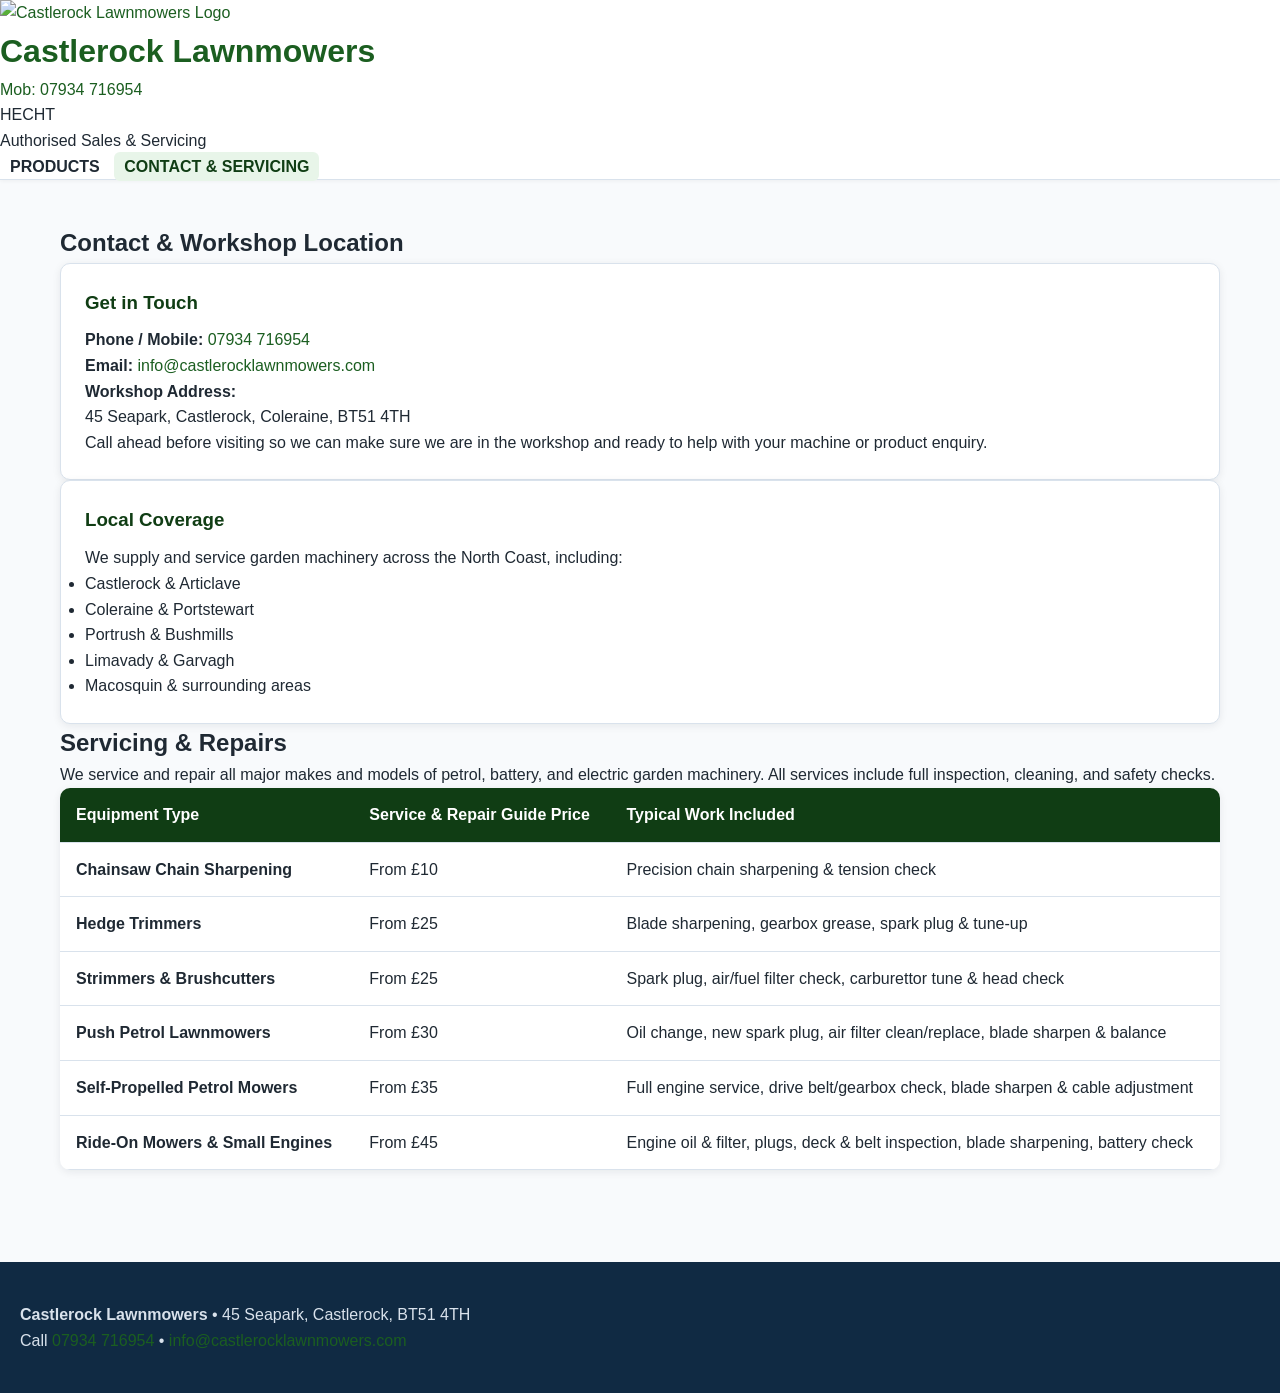
==== commit c6621bef: "Add files via upload" ====
--- a/contact.html
+++ b/contact.html
@@ -1,80 +1,111 @@
 <!DOCTYPE html>
 <html lang="en">
 <head>
-  <meta charset="UTF-8" />
-  <meta name="viewport" content="width=device-width, initial-scale=1.0" />
-  <title>Contact &amp; Workshop Location | Castlerock Lawnmowers</title>
-  <link rel="stylesheet" href="styles.css" />
+  <meta charset="UTF-8">
+  <meta name="viewport" content="width=device-width, initial-scale=1.0">
+  <title>Contact & Servicing | Castlerock Lawnmowers</title>
+  <link rel="stylesheet" href="styles.css">
 </head>
 <body>
+
   <header class="site-header">
-    <div class="container header-inner">
-      <a href="index.html" class="brand">
-        <span class="brand-title">Castlerock Lawnmowers</span>
-        <span class="brand-sub">Sales &bull; Servicing &bull; Repairs &bull; Castlerock &amp; Coleraine</span>
-      </a>
-      <nav class="main-nav">
-        <a href="index.html">Home</a>
-        <a href="shop.html">Garden Machinery</a>
-        <a href="machinery.html">Heavy &amp; Other Kit</a>
-        <a href="services.html">Servicing &amp; Repairs</a>
-        <a href="contact.html" class="active">Contact</a>
-      </nav>
+    <div class="header-top">
+      <div class="header-logo">
+        <a href="index.html"><img src="CLR Logo.jpg" alt="Castlerock Lawnmowers Logo"></a>
+      </div>
+      <div class="header-center">
+        <h1><a href="index.html">Castlerock Lawnmowers</a></h1>
+        <p class="header-phone"><a href="tel:07934716954">Mob: 07934 716954</a></p>
+      </div>
+      <div class="header-right">
+        <div class="dealer-badge">HECHT</div>
+        <span class="dealer-sub">Authorised Sales &amp; Servicing</span>
+      </div>
     </div>
+    <nav class="nav-bar">
+      <a href="index.html" class="pill-btn">PRODUCTS</a>
+      <a href="contact.html" class="pill-btn active">CONTACT &amp; SERVICING</a>
+    </nav>
   </header>
 
-  <section class="page-banner">
-    <div class="container">
-      <h1>Contact Castlerock Lawnmowers</h1>
-      <p>Call in to view machines in stock, book a service or repair, or ask us to source specific garden machinery.</p>
-    </div>
-  </section>
-
-  <main class="container section">
-    <div class="contact-grid">
-      <div class="card contact-card">
-        <h2>Workshop &amp; Sales Details</h2>
-        <p><strong>Address:</strong><br />45 Seapark, Castlerock, Coleraine, BT51 4TH</p>
-        <p><strong>Telephone / WhatsApp:</strong><br /><a href="tel:07934716954" class="phone-link">07934 716954</a></p>
-        <p><strong>Email:</strong><br /><a href="mailto:info@castlerocklawnmowers.com">info@castlerocklawnmowers.com</a></p>
-        <p><strong>Areas Covered:</strong><br />Castlerock, Coleraine, Articlave, Downhill, Limavady, Portstewart, Portrush &amp; the wider Causeway Coast.</p>
-        <div class="callout-box">
-          <h3>Looking for something specific?</h3>
-          <p>Can't see the exact mower, chainsaw, or spare part you need on our website? Give us a ring on <strong>07934 716954</strong> and we'll do our best to source it for you.</p>
+  <main class="container">
+    <section class="section-block">
+      <h2 class="section-title">Contact &amp; Workshop Location</h2>
+      <div class="contact-grid">
+        <div class="info-card">
+          <h3>Get in Touch</h3>
+          <p><strong>Phone / Mobile:</strong> <a href="tel:07934716954">07934 716954</a></p>
+          <p><strong>Email:</strong> <a href="mailto:info@castlerocklawnmowers.com">info@castlerocklawnmowers.com</a></p>
+          <p><strong>Workshop Address:</strong><br>45 Seapark, Castlerock, Coleraine, BT51 4TH</p>
+          <p class="note-text">Call ahead before visiting so we can make sure we are in the workshop and ready to help with your machine or product enquiry.</p>
+        </div>
+        <div class="info-card">
+          <h3>Local Coverage</h3>
+          <p>We supply and service garden machinery across the North Coast, including:</p>
+          <ul class="area-list">
+            <li>Castlerock &amp; Articlave</li>
+            <li>Coleraine &amp; Portstewart</li>
+            <li>Portrush &amp; Bushmills</li>
+            <li>Limavady &amp; Garvagh</li>
+            <li>Macosquin &amp; surrounding areas</li>
+          </ul>
         </div>
       </div>
+    </section>
 
-      <div class="card contact-card">
-        <h2>Send an Enquiry</h2>
-        <form action="mailto:info@castlerocklawnmowers.com" method="post" enctype="text/plain" class="enquiry-form">
-          <label for="name">Your Name</label>
-          <input type="text" id="name" name="Name" required placeholder="e.g. John Smith" />
-
-          <label for="phone">Phone Number</label>
-          <input type="tel" id="phone" name="Phone" required placeholder="e.g. 07700 900000" />
-
-          <label for="subject">What can we help with?</label>
-          <select id="subject" name="Enquiry Type">
-            <option value="Machine Sales Enquiry">Machine Sales Enquiry</option>
-            <option value="Book a Service or Repair">Book a Service or Repair</option>
-            <option value="Used Equipment Availability">Used Equipment Availability</option>
-            <option value="Parts / Sourcing Request">Parts / Sourcing Request</option>
-          </select>
-
-          <label for="message">Machine Make / Model &amp; Details</label>
-          <textarea id="message" name="Message" rows="5" required placeholder="Tell us the machine you're interested in or what needs repaired..."></textarea>
-
-          <button type="submit" class="btn btn-primary">Send Email Enquiry</button>
-        </form>
+    <section class="section-block">
+      <h2 class="section-title">Servicing &amp; Repairs</h2>
+      <p class="section-intro">We service and repair all major makes and models of petrol, battery, and electric garden machinery. All services include full inspection, cleaning, and safety checks.</p>
+      <div class="table-wrap">
+        <table class="price-table">
+          <thead>
+            <tr>
+              <th>Equipment Type</th>
+              <th>Service &amp; Repair Guide Price</th>
+              <th>Typical Work Included</th>
+            </tr>
+          </thead>
+          <tbody>
+            <tr>
+              <td><strong>Chainsaw Chain Sharpening</strong></td>
+              <td>From &pound;10</td>
+              <td>Precision chain sharpening &amp; tension check</td>
+            </tr>
+            <tr>
+              <td><strong>Hedge Trimmers</strong></td>
+              <td>From &pound;25</td>
+              <td>Blade sharpening, gearbox grease, spark plug &amp; tune-up</td>
+            </tr>
+            <tr>
+              <td><strong>Strimmers &amp; Brushcutters</strong></td>
+              <td>From &pound;25</td>
+              <td>Spark plug, air/fuel filter check, carburettor tune &amp; head check</td>
+            </tr>
+            <tr>
+              <td><strong>Push Petrol Lawnmowers</strong></td>
+              <td>From &pound;30</td>
+              <td>Oil change, new spark plug, air filter clean/replace, blade sharpen &amp; balance</td>
+            </tr>
+            <tr>
+              <td><strong>Self-Propelled Petrol Mowers</strong></td>
+              <td>From &pound;35</td>
+              <td>Full engine service, drive belt/gearbox check, blade sharpen &amp; cable adjustment</td>
+            </tr>
+            <tr>
+              <td><strong>Ride-On Mowers &amp; Small Engines</strong></td>
+              <td>From &pound;45</td>
+              <td>Engine oil &amp; filter, plugs, deck &amp; belt inspection, blade sharpening, battery check</td>
+            </tr>
+          </tbody>
+        </table>
       </div>
-    </div>
+    </section>
   </main>
 
   <footer class="site-footer">
-    <div class="container footer-inner">
-      <p><strong>Castlerock Lawnmowers</strong> &bull; 45 Seapark, Castlerock, BT51 4TH</p>
-      <p>Tel: <a href="tel:07934716954">07934 716954</a> &bull; Email: <a href="mailto:info@castlerocklawnmowers.com">info@castlerocklawnmowers.com</a></p>
-    </div>
+    <p><strong>Castlerock Lawnmowers</strong> &bull; 45 Seapark, Castlerock, BT51 4TH</p>
+    <p>Call <a href="tel:07934716954">07934 716954</a> &bull; <a href="mailto:info@castlerocklawnmowers.com">info@castlerocklawnmowers.com</a></p>
   </footer>
+
 </body>
 </html>
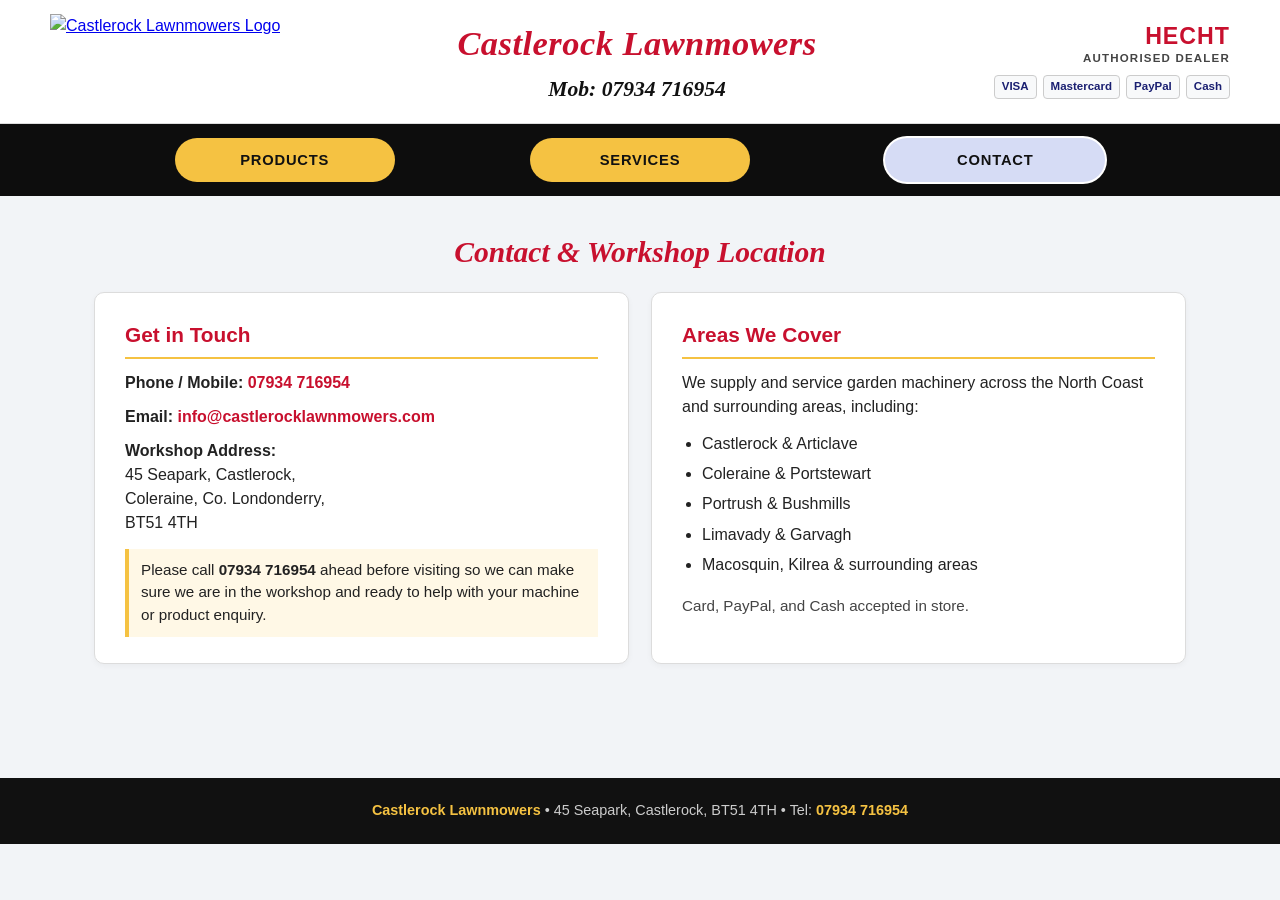
==== commit d33b6c0e: "Add files via upload" ====
--- a/contact.html
+++ b/contact.html
@@ -3,109 +3,105 @@
 <head>
   <meta charset="UTF-8">
   <meta name="viewport" content="width=device-width, initial-scale=1.0">
-  <title>Contact & Servicing | Castlerock Lawnmowers</title>
-  <link rel="stylesheet" href="styles.css">
+  <title>Contact Us | Castlerock Lawnmowers</title>
+  <style>
+* { box-sizing: border-box; margin: 0; padding: 0; }
+body { font-family: Arial, Helvetica, sans-serif; background: #f2f4f7; color: #222; line-height: 1.5; }
+.top-header { background: #fff; border-bottom: 1px solid #ddd; padding: 14px 24px; }
+.header-inner { max-width: 1180px; margin: 0 auto; display: flex; align-items: center; justify-content: space-between; gap: 20px; flex-wrap: wrap; }
+.header-logo img { height: 95px; width: auto; object-fit: contain; display: block; }
+.header-center { text-align: center; flex: 1; min-width: 240px; }
+.header-center h1 { font-family: Georgia, 'Times New Roman', serif; font-style: italic; font-size: 2.15rem; color: #c8102e; font-weight: bold; letter-spacing: 0.5px; margin-bottom: 4px; }
+.header-center .phone-line { font-family: Georgia, 'Times New Roman', serif; font-style: italic; font-size: 1.35rem; font-weight: bold; color: #111; }
+.header-center .phone-line a { color: #111; text-decoration: none; }
+.header-right { text-align: right; min-width: 190px; }
+.hecht-badge { font-weight: 900; font-size: 1.45rem; letter-spacing: 1px; color: #c8102e; line-height: 1.1; }
+.hecht-sub { font-size: 0.72rem; text-transform: uppercase; letter-spacing: 1.2px; color: #444; font-weight: bold; margin-bottom: 8px; }
+.pay-badges { display: flex; gap: 6px; justify-content: flex-end; flex-wrap: wrap; }
+.pay-pill { background: #f8f9fa; border: 1px solid #ccc; border-radius: 4px; padding: 2px 7px; font-size: 0.72rem; font-weight: bold; color: #1a1f71; }
+.nav-bar { background: #0d0d0d; padding: 14px 20px; }
+.nav-inner { max-width: 1050px; margin: 0 auto; display: flex; justify-content: space-around; align-items: center; gap: 16px; flex-wrap: wrap; }
+.nav-pill { display: inline-block; min-width: 220px; text-align: center; padding: 11px 28px; border-radius: 999px; font-weight: bold; font-size: 0.92rem; letter-spacing: 0.8px; text-decoration: none; text-transform: uppercase; background: #f5c242; color: #111; transition: all 0.15s ease; }
+.nav-pill:hover { background: #ffd25a; transform: translateY(-1px); }
+.nav-pill.active { background: #d6dcf5; color: #111; box-shadow: 0 0 0 2px #fff; }
+.main-wrap { max-width: 1140px; margin: 34px auto; padding: 0 24px 50px; }
+.page-title { font-family: Georgia, 'Times New Roman', serif; font-style: italic; color: #c8102e; font-size: 1.85rem; margin-bottom: 18px; text-align: center; }
+.card-box { background: #fff; border: 1px solid #dcdcdc; border-radius: 10px; padding: 26px 30px; margin-bottom: 24px; box-shadow: 0 2px 6px rgba(0,0,0,0.04); }
+.card-box h2 { color: #c8102e; font-size: 1.3rem; margin-bottom: 12px; border-bottom: 2px solid #f5c242; padding-bottom: 6px; }
+.service-table { width: 100%; border-collapse: collapse; margin-top: 10px; }
+.service-table th, .service-table td { text-align: left; padding: 12px 14px; border-bottom: 1px solid #e6e6e6; }
+.service-table th { background: #1a1a1a; color: #fff; font-size: 0.9rem; text-transform: uppercase; letter-spacing: 0.5px; }
+.price-col { font-weight: bold; color: #c8102e; white-space: nowrap; }
+.info-grid { display: grid; grid-template-columns: repeat(auto-fit, minmax(280px, 1fr)); gap: 22px; }
+.footer { background: #111; color: #ccc; text-align: center; padding: 22px 16px; font-size: 0.9rem; margin-top: 40px; }
+.footer strong { color: #f5c242; }
+@media (max-width: 720px) {
+  .header-inner { justify-content: center; text-align: center; }
+  .header-right { text-align: center; }
+  .pay-badges { justify-content: center; }
+  .nav-pill { min-width: 140px; padding: 10px 18px; font-size: 0.85rem; }
+}
+</style>
 </head>
 <body>
 
-  <header class="site-header">
-    <div class="header-top">
-      <div class="header-logo">
-        <a href="index.html"><img src="CLR Logo.jpg" alt="Castlerock Lawnmowers Logo"></a>
-      </div>
-      <div class="header-center">
-        <h1><a href="index.html">Castlerock Lawnmowers</a></h1>
-        <p class="header-phone"><a href="tel:07934716954">Mob: 07934 716954</a></p>
-      </div>
-      <div class="header-right">
-        <div class="dealer-badge">HECHT</div>
-        <span class="dealer-sub">Authorised Sales &amp; Servicing</span>
+<header class="top-header">
+  <div class="header-inner">
+    <div class="header-logo">
+      <a href="index.html"><img src="CLR Logo.jpg" alt="Castlerock Lawnmowers Logo"></a>
+    </div>
+    <div class="header-center">
+      <h1>Castlerock Lawnmowers</h1>
+      <div class="phone-line">Mob: <a href="tel:07934716954">07934 716954</a></div>
+    </div>
+    <div class="header-right">
+      <div class="hecht-badge">HECHT</div>
+      <div class="hecht-sub">Authorised Dealer</div>
+      <div class="pay-badges">
+        <span class="pay-pill">VISA</span>
+        <span class="pay-pill">Mastercard</span>
+        <span class="pay-pill">PayPal</span>
+        <span class="pay-pill">Cash</span>
       </div>
     </div>
-    <nav class="nav-bar">
-      <a href="index.html" class="pill-btn">PRODUCTS</a>
-      <a href="contact.html" class="pill-btn active">CONTACT &amp; SERVICING</a>
-    </nav>
-  </header>
+  </div>
+</header>
+<nav class="nav-bar">
+  <div class="nav-inner">
+    <a href="index.html" class="nav-pill">Products</a>
+    <a href="services.html" class="nav-pill">Services</a>
+    <a href="contact.html" class="nav-pill active">Contact</a>
+  </div>
+</nav>
 
-  <main class="container">
-    <section class="section-block">
-      <h2 class="section-title">Contact &amp; Workshop Location</h2>
-      <div class="contact-grid">
-        <div class="info-card">
-          <h3>Get in Touch</h3>
-          <p><strong>Phone / Mobile:</strong> <a href="tel:07934716954">07934 716954</a></p>
-          <p><strong>Email:</strong> <a href="mailto:info@castlerocklawnmowers.com">info@castlerocklawnmowers.com</a></p>
-          <p><strong>Workshop Address:</strong><br>45 Seapark, Castlerock, Coleraine, BT51 4TH</p>
-          <p class="note-text">Call ahead before visiting so we can make sure we are in the workshop and ready to help with your machine or product enquiry.</p>
-        </div>
-        <div class="info-card">
-          <h3>Local Coverage</h3>
-          <p>We supply and service garden machinery across the North Coast, including:</p>
-          <ul class="area-list">
-            <li>Castlerock &amp; Articlave</li>
-            <li>Coleraine &amp; Portstewart</li>
-            <li>Portrush &amp; Bushmills</li>
-            <li>Limavady &amp; Garvagh</li>
-            <li>Macosquin &amp; surrounding areas</li>
-          </ul>
-        </div>
-      </div>
-    </section>
-
-    <section class="section-block">
-      <h2 class="section-title">Servicing &amp; Repairs</h2>
-      <p class="section-intro">We service and repair all major makes and models of petrol, battery, and electric garden machinery. All services include full inspection, cleaning, and safety checks.</p>
-      <div class="table-wrap">
-        <table class="price-table">
-          <thead>
-            <tr>
-              <th>Equipment Type</th>
-              <th>Service &amp; Repair Guide Price</th>
-              <th>Typical Work Included</th>
-            </tr>
-          </thead>
-          <tbody>
-            <tr>
-              <td><strong>Chainsaw Chain Sharpening</strong></td>
-              <td>From &pound;10</td>
-              <td>Precision chain sharpening &amp; tension check</td>
-            </tr>
-            <tr>
-              <td><strong>Hedge Trimmers</strong></td>
-              <td>From &pound;25</td>
-              <td>Blade sharpening, gearbox grease, spark plug &amp; tune-up</td>
-            </tr>
-            <tr>
-              <td><strong>Strimmers &amp; Brushcutters</strong></td>
-              <td>From &pound;25</td>
-              <td>Spark plug, air/fuel filter check, carburettor tune &amp; head check</td>
-            </tr>
-            <tr>
-              <td><strong>Push Petrol Lawnmowers</strong></td>
-              <td>From &pound;30</td>
-              <td>Oil change, new spark plug, air filter clean/replace, blade sharpen &amp; balance</td>
-            </tr>
-            <tr>
-              <td><strong>Self-Propelled Petrol Mowers</strong></td>
-              <td>From &pound;35</td>
-              <td>Full engine service, drive belt/gearbox check, blade sharpen &amp; cable adjustment</td>
-            </tr>
-            <tr>
-              <td><strong>Ride-On Mowers &amp; Small Engines</strong></td>
-              <td>From &pound;45</td>
-              <td>Engine oil &amp; filter, plugs, deck &amp; belt inspection, blade sharpening, battery check</td>
-            </tr>
-          </tbody>
-        </table>
-      </div>
-    </section>
-  </main>
-
-  <footer class="site-footer">
-    <p><strong>Castlerock Lawnmowers</strong> &bull; 45 Seapark, Castlerock, BT51 4TH</p>
-    <p>Call <a href="tel:07934716954">07934 716954</a> &bull; <a href="mailto:info@castlerocklawnmowers.com">info@castlerocklawnmowers.com</a></p>
-  </footer>
-
+<main class="main-wrap">
+  <h2 class="page-title">Contact &amp; Workshop Location</h2>
+  <div class="info-grid">
+    <div class="card-box">
+      <h2>Get in Touch</h2>
+      <p style="margin-bottom:10px;"><strong>Phone / Mobile:</strong> <a href="tel:07934716954" style="color:#c8102e; font-weight:bold; text-decoration:none;">07934 716954</a></p>
+      <p style="margin-bottom:10px;"><strong>Email:</strong> <a href="mailto:info@castlerocklawnmowers.com" style="color:#c8102e; font-weight:bold; text-decoration:none;">info@castlerocklawnmowers.com</a></p>
+      <p style="margin-bottom:14px;"><strong>Workshop Address:</strong><br>45 Seapark, Castlerock,<br>Coleraine, Co. Londonderry,<br>BT51 4TH</p>
+      <p style="background:#fff8e6; border-left:4px solid #f5c242; padding:10px 12px; font-size:0.95rem;">
+        Please call <strong>07934 716954</strong> ahead before visiting so we can make sure we are in the workshop and ready to help with your machine or product enquiry.
+      </p>
+    </div>
+    <div class="card-box">
+      <h2>Areas We Cover</h2>
+      <p style="margin-bottom:10px;">We supply and service garden machinery across the North Coast and surrounding areas, including:</p>
+      <ul style="padding-left:20px; line-height:1.9;">
+        <li>Castlerock &amp; Articlave</li>
+        <li>Coleraine &amp; Portstewart</li>
+        <li>Portrush &amp; Bushmills</li>
+        <li>Limavady &amp; Garvagh</li>
+        <li>Macosquin, Kilrea &amp; surrounding areas</li>
+      </ul>
+      <p style="margin-top:14px; font-size:0.95rem; color:#444;">Card, PayPal, and Cash accepted in store.</p>
+    </div>
+  </div>
+</main>
+<footer class="footer">
+  <strong>Castlerock Lawnmowers</strong> &bull; 45 Seapark, Castlerock, BT51 4TH &bull; Tel: <strong>07934 716954</strong>
+</footer>
 </body>
 </html>
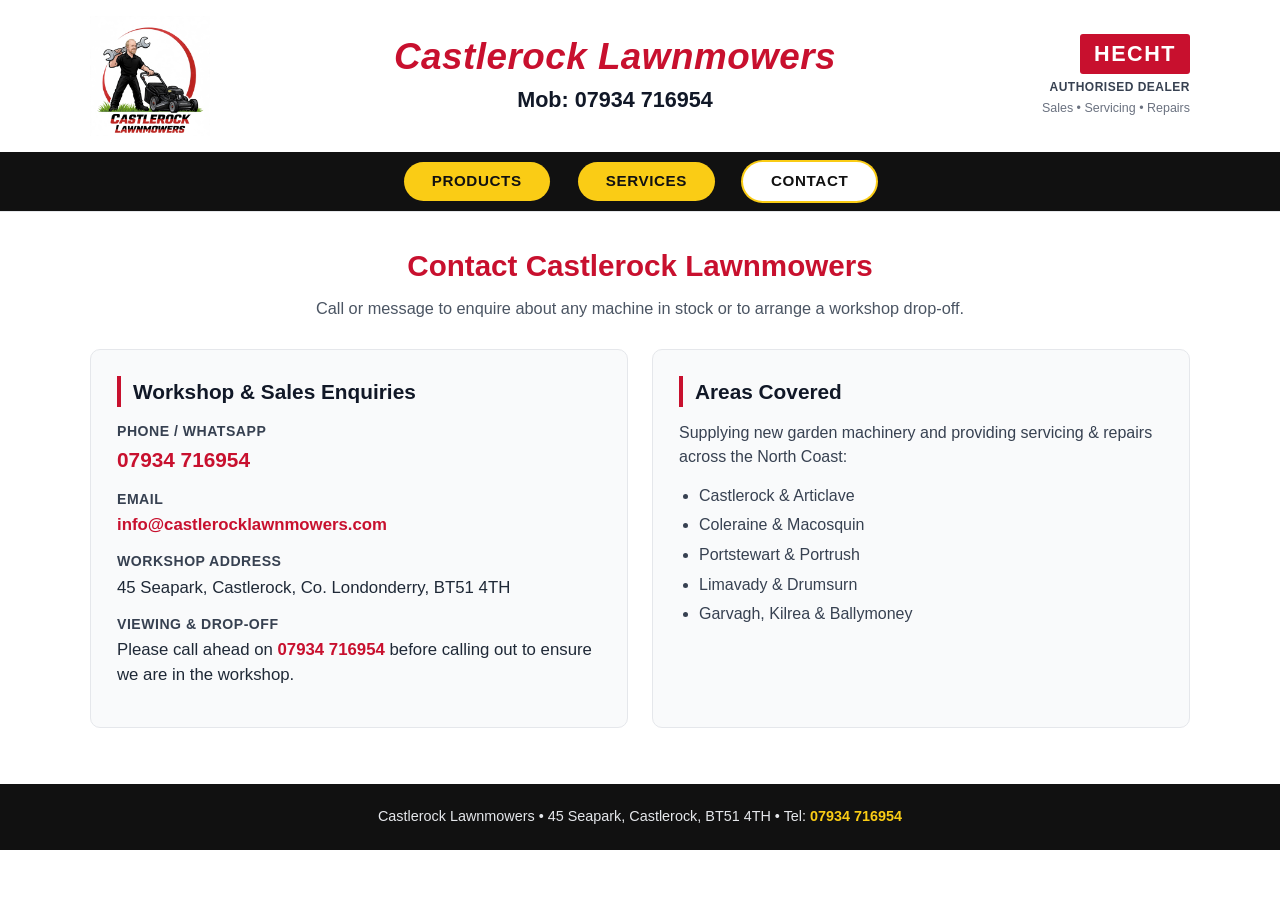
==== commit 05eec6a5: "Add files via upload" ====
--- a/contact.html
+++ b/contact.html
@@ -5,103 +5,260 @@
   <meta name="viewport" content="width=device-width, initial-scale=1.0">
   <title>Contact Us | Castlerock Lawnmowers</title>
   <style>
-* { box-sizing: border-box; margin: 0; padding: 0; }
-body { font-family: Arial, Helvetica, sans-serif; background: #f2f4f7; color: #222; line-height: 1.5; }
-.top-header { background: #fff; border-bottom: 1px solid #ddd; padding: 14px 24px; }
-.header-inner { max-width: 1180px; margin: 0 auto; display: flex; align-items: center; justify-content: space-between; gap: 20px; flex-wrap: wrap; }
-.header-logo img { height: 95px; width: auto; object-fit: contain; display: block; }
-.header-center { text-align: center; flex: 1; min-width: 240px; }
-.header-center h1 { font-family: Georgia, 'Times New Roman', serif; font-style: italic; font-size: 2.15rem; color: #c8102e; font-weight: bold; letter-spacing: 0.5px; margin-bottom: 4px; }
-.header-center .phone-line { font-family: Georgia, 'Times New Roman', serif; font-style: italic; font-size: 1.35rem; font-weight: bold; color: #111; }
-.header-center .phone-line a { color: #111; text-decoration: none; }
-.header-right { text-align: right; min-width: 190px; }
-.hecht-badge { font-weight: 900; font-size: 1.45rem; letter-spacing: 1px; color: #c8102e; line-height: 1.1; }
-.hecht-sub { font-size: 0.72rem; text-transform: uppercase; letter-spacing: 1.2px; color: #444; font-weight: bold; margin-bottom: 8px; }
-.pay-badges { display: flex; gap: 6px; justify-content: flex-end; flex-wrap: wrap; }
-.pay-pill { background: #f8f9fa; border: 1px solid #ccc; border-radius: 4px; padding: 2px 7px; font-size: 0.72rem; font-weight: bold; color: #1a1f71; }
-.nav-bar { background: #0d0d0d; padding: 14px 20px; }
-.nav-inner { max-width: 1050px; margin: 0 auto; display: flex; justify-content: space-around; align-items: center; gap: 16px; flex-wrap: wrap; }
-.nav-pill { display: inline-block; min-width: 220px; text-align: center; padding: 11px 28px; border-radius: 999px; font-weight: bold; font-size: 0.92rem; letter-spacing: 0.8px; text-decoration: none; text-transform: uppercase; background: #f5c242; color: #111; transition: all 0.15s ease; }
-.nav-pill:hover { background: #ffd25a; transform: translateY(-1px); }
-.nav-pill.active { background: #d6dcf5; color: #111; box-shadow: 0 0 0 2px #fff; }
-.main-wrap { max-width: 1140px; margin: 34px auto; padding: 0 24px 50px; }
-.page-title { font-family: Georgia, 'Times New Roman', serif; font-style: italic; color: #c8102e; font-size: 1.85rem; margin-bottom: 18px; text-align: center; }
-.card-box { background: #fff; border: 1px solid #dcdcdc; border-radius: 10px; padding: 26px 30px; margin-bottom: 24px; box-shadow: 0 2px 6px rgba(0,0,0,0.04); }
-.card-box h2 { color: #c8102e; font-size: 1.3rem; margin-bottom: 12px; border-bottom: 2px solid #f5c242; padding-bottom: 6px; }
-.service-table { width: 100%; border-collapse: collapse; margin-top: 10px; }
-.service-table th, .service-table td { text-align: left; padding: 12px 14px; border-bottom: 1px solid #e6e6e6; }
-.service-table th { background: #1a1a1a; color: #fff; font-size: 0.9rem; text-transform: uppercase; letter-spacing: 0.5px; }
-.price-col { font-weight: bold; color: #c8102e; white-space: nowrap; }
-.info-grid { display: grid; grid-template-columns: repeat(auto-fit, minmax(280px, 1fr)); gap: 22px; }
-.footer { background: #111; color: #ccc; text-align: center; padding: 22px 16px; font-size: 0.9rem; margin-top: 40px; }
-.footer strong { color: #f5c242; }
-@media (max-width: 720px) {
-  .header-inner { justify-content: center; text-align: center; }
-  .header-right { text-align: center; }
-  .pay-badges { justify-content: center; }
-  .nav-pill { min-width: 140px; padding: 10px 18px; font-size: 0.85rem; }
-}
-</style>
+    * { box-sizing: border-box; margin: 0; padding: 0; }
+    body {
+      font-family: 'Segoe UI', Tahoma, Geneva, Verdana, sans-serif;
+      background-color: #ffffff;
+      color: #1f2937;
+      line-height: 1.5;
+    }
+    .site-header {
+      background: #ffffff;
+      border-bottom: 1px solid #e5e7eb;
+    }
+    .header-inner {
+      max-width: 1140px;
+      margin: 0 auto;
+      padding: 16px 20px;
+      display: flex;
+      align-items: center;
+      justify-content: space-between;
+      gap: 16px;
+    }
+    .header-logo img {
+      height: 120px;
+      width: auto;
+      display: block;
+    }
+    .header-center {
+      text-align: center;
+      flex: 1;
+    }
+    .header-center h1 {
+      font-size: 2.3rem;
+      font-weight: 800;
+      font-style: italic;
+      color: #c8102e;
+      letter-spacing: 0.5px;
+      line-height: 1.15;
+    }
+    .header-phone {
+      margin-top: 6px;
+      font-size: 1.35rem;
+      font-weight: 700;
+      color: #111827;
+    }
+    .header-phone a {
+      color: #111827;
+      text-decoration: none;
+    }
+    .header-right {
+      text-align: right;
+      min-width: 170px;
+    }
+    .hecht-badge {
+      display: inline-block;
+      background: #c8102e;
+      color: #ffffff;
+      font-weight: 900;
+      font-size: 1.35rem;
+      padding: 4px 14px;
+      letter-spacing: 1.5px;
+      border-radius: 3px;
+    }
+    .dealer-sub {
+      font-size: 0.75rem;
+      font-weight: 700;
+      color: #374151;
+      margin-top: 4px;
+      letter-spacing: 0.5px;
+    }
+    .payment-line {
+      font-size: 0.78rem;
+      color: #6b7280;
+      margin-top: 3px;
+    }
+    .nav-bar {
+      background: #111111;
+      padding: 10px 20px;
+    }
+    .nav-inner {
+      max-width: 1140px;
+      margin: 0 auto;
+      display: flex;
+      justify-content: center;
+      gap: 28px;
+      flex-wrap: wrap;
+    }
+    .nav-pill {
+      display: inline-block;
+      background: #facc15;
+      color: #111111;
+      font-weight: 800;
+      font-size: 0.95rem;
+      padding: 8px 28px;
+      border-radius: 999px;
+      text-decoration: none;
+      letter-spacing: 0.6px;
+      transition: background 0.15s ease, transform 0.1s ease;
+    }
+    .nav-pill:hover {
+      background: #fde047;
+    }
+    .nav-pill.active {
+      background: #ffffff;
+      color: #111111;
+      box-shadow: 0 0 0 2px #facc15;
+    }
+    .page-container {
+      max-width: 1140px;
+      margin: 0 auto;
+      padding: 32px 20px 56px;
+    }
+    .page-title {
+      font-size: 1.85rem;
+      font-weight: 800;
+      color: #c8102e;
+      margin-bottom: 8px;
+      text-align: center;
+    }
+    .page-subtitle {
+      text-align: center;
+      color: #4b5563;
+      margin-bottom: 28px;
+      font-size: 1.02rem;
+    }
+    .site-footer {
+      background: #111111;
+      color: #e5e7eb;
+      text-align: center;
+      padding: 22px 20px;
+      font-size: 0.9rem;
+    }
+    .site-footer a {
+      color: #facc15;
+      text-decoration: none;
+      font-weight: 700;
+    }
+    @media (max-width: 768px) {
+      .header-inner { flex-direction: column; text-align: center; }
+      .header-right { text-align: center; }
+      .header-logo img { height: 95px; margin: 0 auto; }
+      .header-center h1 { font-size: 1.75rem; }
+      .nav-inner { gap: 12px; }
+      .nav-pill { padding: 7px 20px; font-size: 0.88rem; }
+    }
+    .contact-grid {
+      display: grid;
+      grid-template-columns: repeat(auto-fit, minmax(300px, 1fr));
+      gap: 24px;
+      margin-top: 12px;
+    }
+    .contact-card {
+      background: #f9fafb;
+      border: 1px solid #e5e7eb;
+      border-radius: 10px;
+      padding: 26px;
+    }
+    .contact-card h2 {
+      color: #111827;
+      font-size: 1.3rem;
+      margin-bottom: 14px;
+      border-left: 4px solid #c8102e;
+      padding-left: 12px;
+    }
+    .contact-item {
+      margin-bottom: 14px;
+      font-size: 1.05rem;
+    }
+    .contact-item strong {
+      display: block;
+      color: #374151;
+      font-size: 0.88rem;
+      text-transform: uppercase;
+      letter-spacing: 0.5px;
+      margin-bottom: 2px;
+    }
+    .contact-item a {
+      color: #c8102e;
+      font-weight: 700;
+      text-decoration: none;
+    }
+    .area-list {
+      padding-left: 20px;
+      color: #374151;
+      line-height: 1.85;
+    }
+  </style>
 </head>
 <body>
-
-<header class="top-header">
-  <div class="header-inner">
-    <div class="header-logo">
-      <a href="index.html"><img src="CLR Logo.jpg" alt="Castlerock Lawnmowers Logo"></a>
+  <header class="site-header">
+    <div class="header-inner">
+      <div class="header-logo">
+        <a href="index.html">
+          <img src="CLR Logo.jpg" alt="Castlerock Lawnmowers Logo">
+        </a>
+      </div>
+      <div class="header-center">
+        <h1>Castlerock Lawnmowers</h1>
+        <p class="header-phone"><a href="tel:07934716954">Mob: 07934 716954</a></p>
+      </div>
+      <div class="header-right">
+        <div class="hecht-badge">HECHT</div>
+        <div class="dealer-sub">AUTHORISED DEALER</div>
+        <div class="payment-line">Sales &bull; Servicing &bull; Repairs</div>
+      </div>
     </div>
-    <div class="header-center">
-      <h1>Castlerock Lawnmowers</h1>
-      <div class="phone-line">Mob: <a href="tel:07934716954">07934 716954</a></div>
+    <nav class="nav-bar">
+      <div class="nav-inner">
+        <a href="index.html" class="nav-pill ">PRODUCTS</a>
+        <a href="services.html" class="nav-pill ">SERVICES</a>
+        <a href="contact.html" class="nav-pill active">CONTACT</a>
+      </div>
+    </nav>
+  </header>
+
+  <main class="page-container">
+    <h2 class="page-title">Contact Castlerock Lawnmowers</h2>
+    <p class="page-subtitle">Call or message to enquire about any machine in stock or to arrange a workshop drop-off.</p>
+
+    <div class="contact-grid">
+      <div class="contact-card">
+        <h2>Workshop &amp; Sales Enquiries</h2>
+        <div class="contact-item">
+          <strong>Phone / WhatsApp</strong>
+          <a href="tel:07934716954" style="font-size: 1.3rem;">07934 716954</a>
+        </div>
+        <div class="contact-item">
+          <strong>Email</strong>
+          <a href="mailto:info@castlerocklawnmowers.com">info@castlerocklawnmowers.com</a>
+        </div>
+        <div class="contact-item">
+          <strong>Workshop Address</strong>
+          <span>45 Seapark, Castlerock, Co. Londonderry, BT51 4TH</span>
+        </div>
+        <div class="contact-item">
+          <strong>Viewing &amp; Drop-Off</strong>
+          <span>Please call ahead on <a href="tel:07934716954">07934 716954</a> before calling out to ensure we are in the workshop.</span>
+        </div>
+      </div>
+
+      <div class="contact-card">
+        <h2>Areas Covered</h2>
+        <p style="margin-bottom: 12px; color: #374151;">Supplying new garden machinery and providing servicing &amp; repairs across the North Coast:</p>
+        <ul class="area-list">
+          <li>Castlerock &amp; Articlave</li>
+          <li>Coleraine &amp; Macosquin</li>
+          <li>Portstewart &amp; Portrush</li>
+          <li>Limavady &amp; Drumsurn</li>
+          <li>Garvagh, Kilrea &amp; Ballymoney</li>
+        </ul>
+      </div>
     </div>
-    <div class="header-right">
-      <div class="hecht-badge">HECHT</div>
-      <div class="hecht-sub">Authorised Dealer</div>
-      <div class="pay-badges">
-        <span class="pay-pill">VISA</span>
-        <span class="pay-pill">Mastercard</span>
-        <span class="pay-pill">PayPal</span>
-        <span class="pay-pill">Cash</span>
-      </div>
-    </div>
-  </div>
-</header>
-<nav class="nav-bar">
-  <div class="nav-inner">
-    <a href="index.html" class="nav-pill">Products</a>
-    <a href="services.html" class="nav-pill">Services</a>
-    <a href="contact.html" class="nav-pill active">Contact</a>
-  </div>
-</nav>
-
-<main class="main-wrap">
-  <h2 class="page-title">Contact &amp; Workshop Location</h2>
-  <div class="info-grid">
-    <div class="card-box">
-      <h2>Get in Touch</h2>
-      <p style="margin-bottom:10px;"><strong>Phone / Mobile:</strong> <a href="tel:07934716954" style="color:#c8102e; font-weight:bold; text-decoration:none;">07934 716954</a></p>
-      <p style="margin-bottom:10px;"><strong>Email:</strong> <a href="mailto:info@castlerocklawnmowers.com" style="color:#c8102e; font-weight:bold; text-decoration:none;">info@castlerocklawnmowers.com</a></p>
-      <p style="margin-bottom:14px;"><strong>Workshop Address:</strong><br>45 Seapark, Castlerock,<br>Coleraine, Co. Londonderry,<br>BT51 4TH</p>
-      <p style="background:#fff8e6; border-left:4px solid #f5c242; padding:10px 12px; font-size:0.95rem;">
-        Please call <strong>07934 716954</strong> ahead before visiting so we can make sure we are in the workshop and ready to help with your machine or product enquiry.
-      </p>
-    </div>
-    <div class="card-box">
-      <h2>Areas We Cover</h2>
-      <p style="margin-bottom:10px;">We supply and service garden machinery across the North Coast and surrounding areas, including:</p>
-      <ul style="padding-left:20px; line-height:1.9;">
-        <li>Castlerock &amp; Articlave</li>
-        <li>Coleraine &amp; Portstewart</li>
-        <li>Portrush &amp; Bushmills</li>
-        <li>Limavady &amp; Garvagh</li>
-        <li>Macosquin, Kilrea &amp; surrounding areas</li>
-      </ul>
-      <p style="margin-top:14px; font-size:0.95rem; color:#444;">Card, PayPal, and Cash accepted in store.</p>
-    </div>
-  </div>
-</main>
-<footer class="footer">
-  <strong>Castlerock Lawnmowers</strong> &bull; 45 Seapark, Castlerock, BT51 4TH &bull; Tel: <strong>07934 716954</strong>
-</footer>
+  </main>
+
+  <footer class="site-footer">
+    <p>Castlerock Lawnmowers &bull; 45 Seapark, Castlerock, BT51 4TH &bull; Tel: <a href="tel:07934716954">07934 716954</a></p>
+  </footer>
 </body>
 </html>
